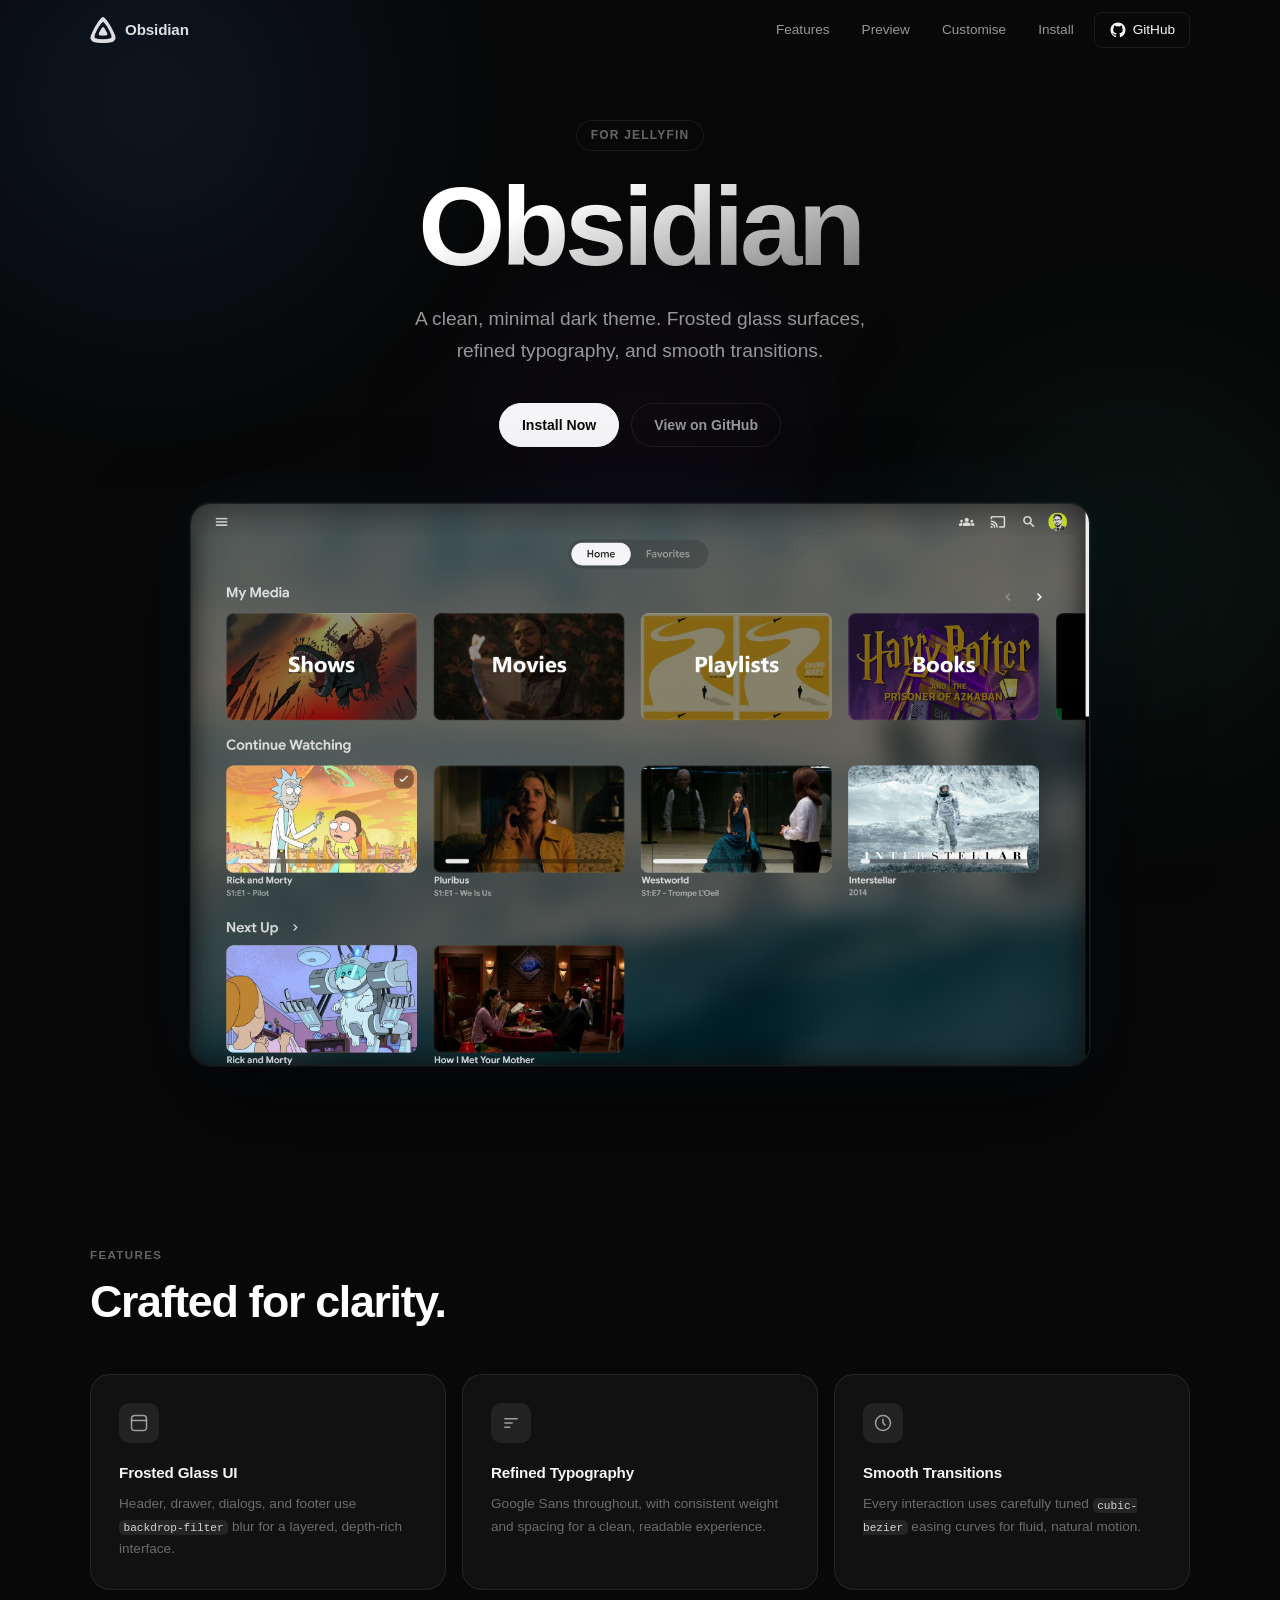
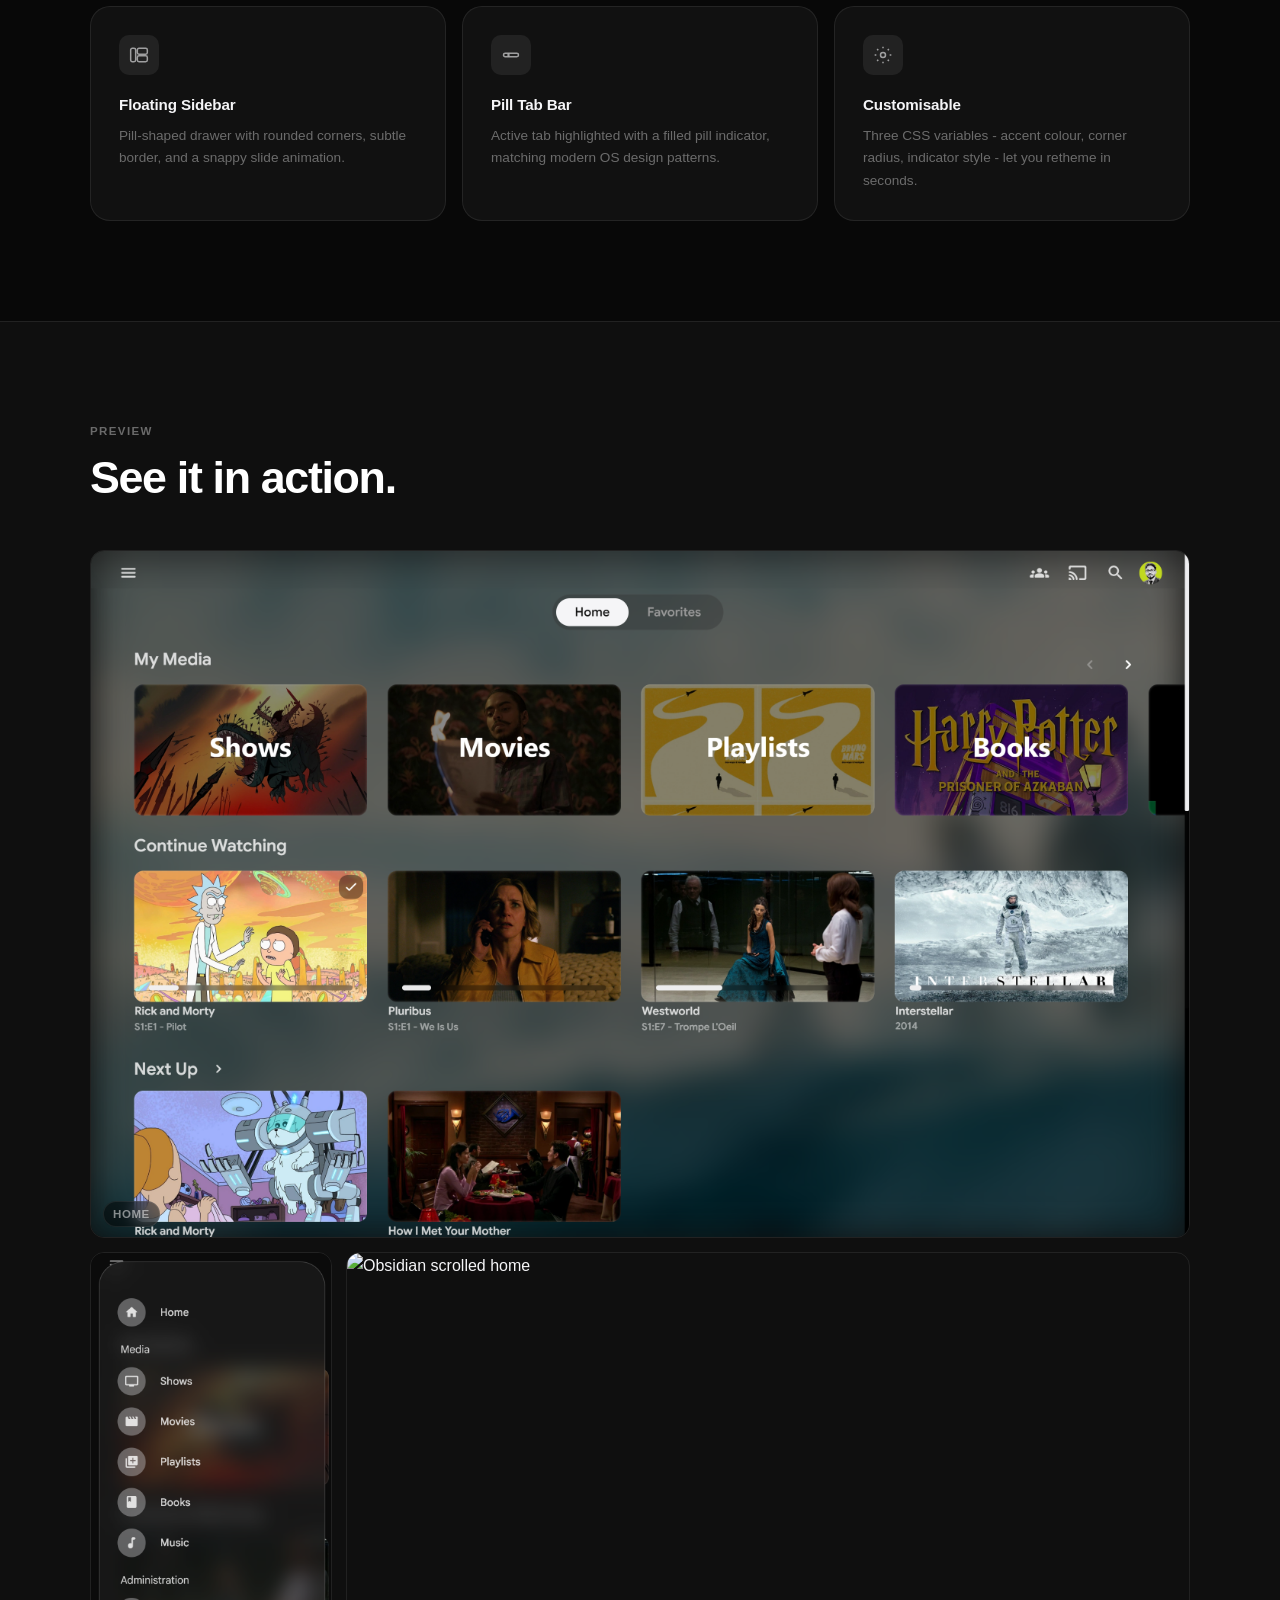
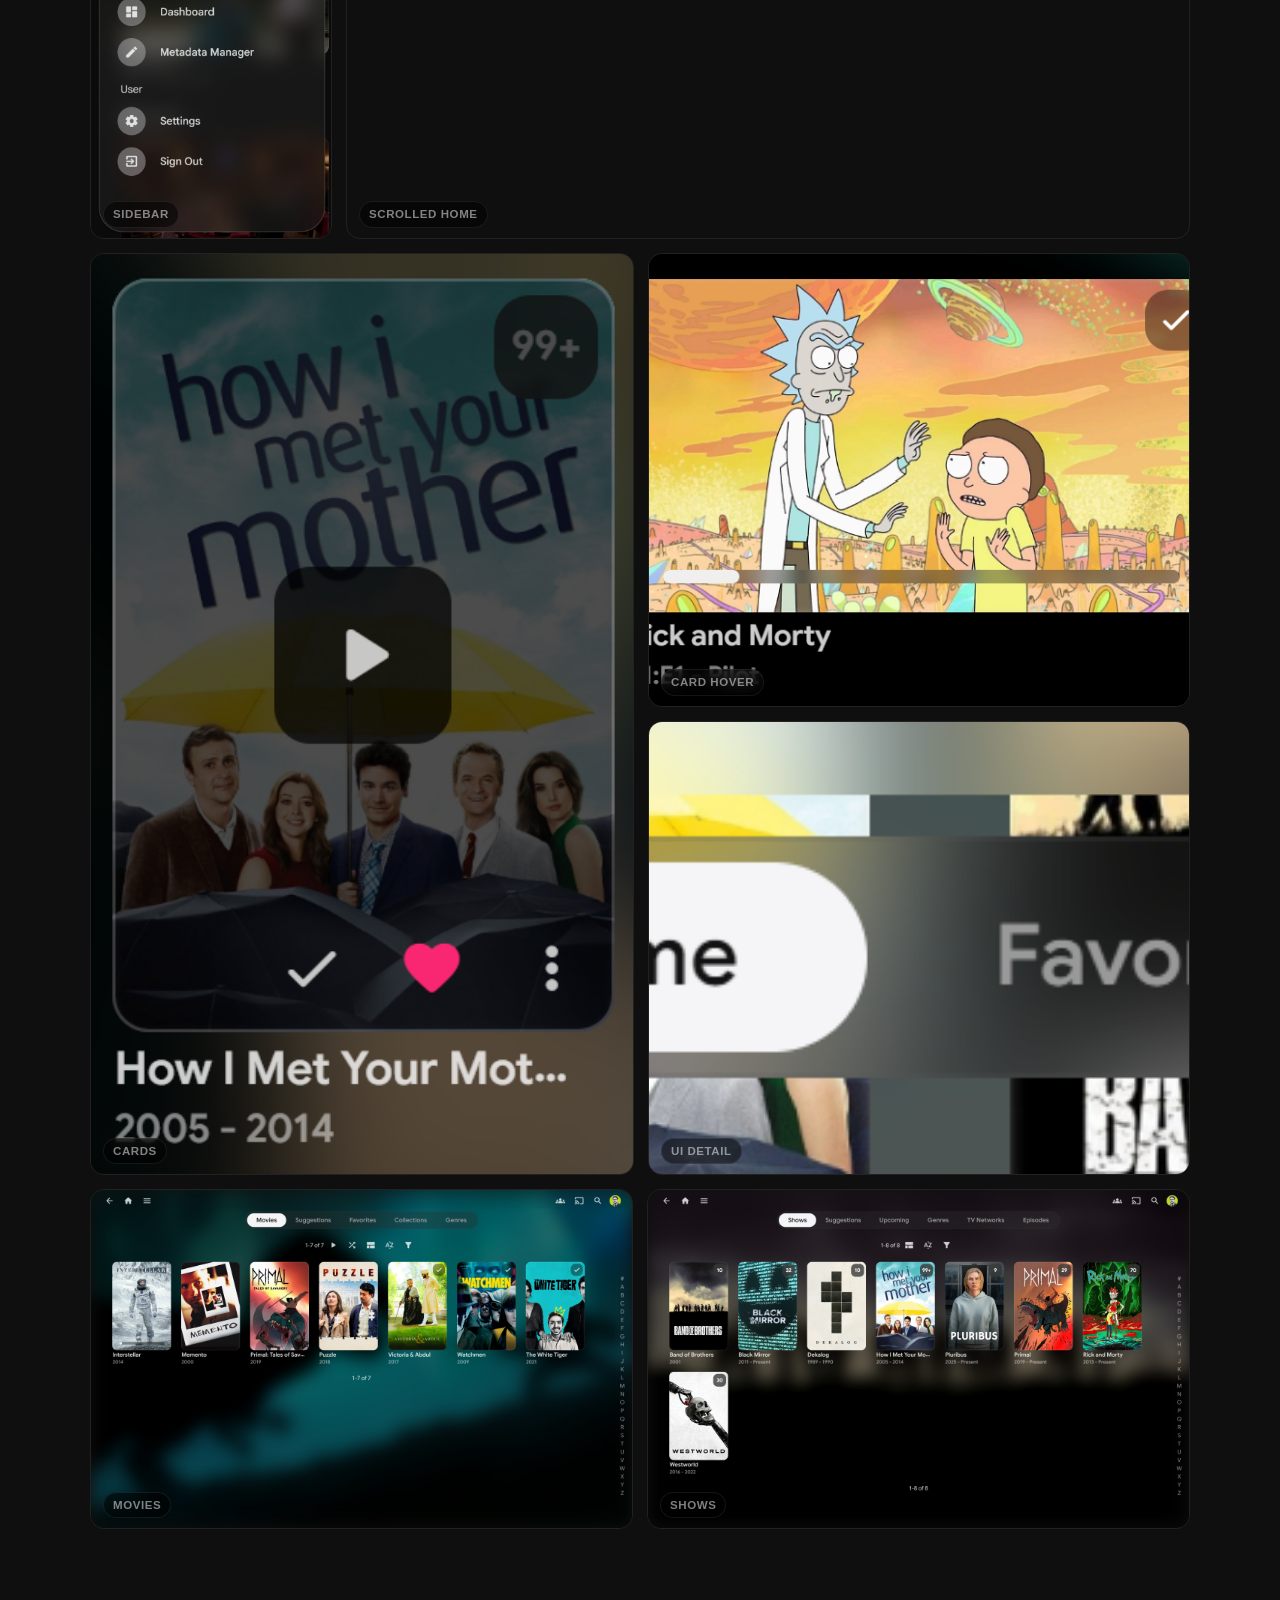
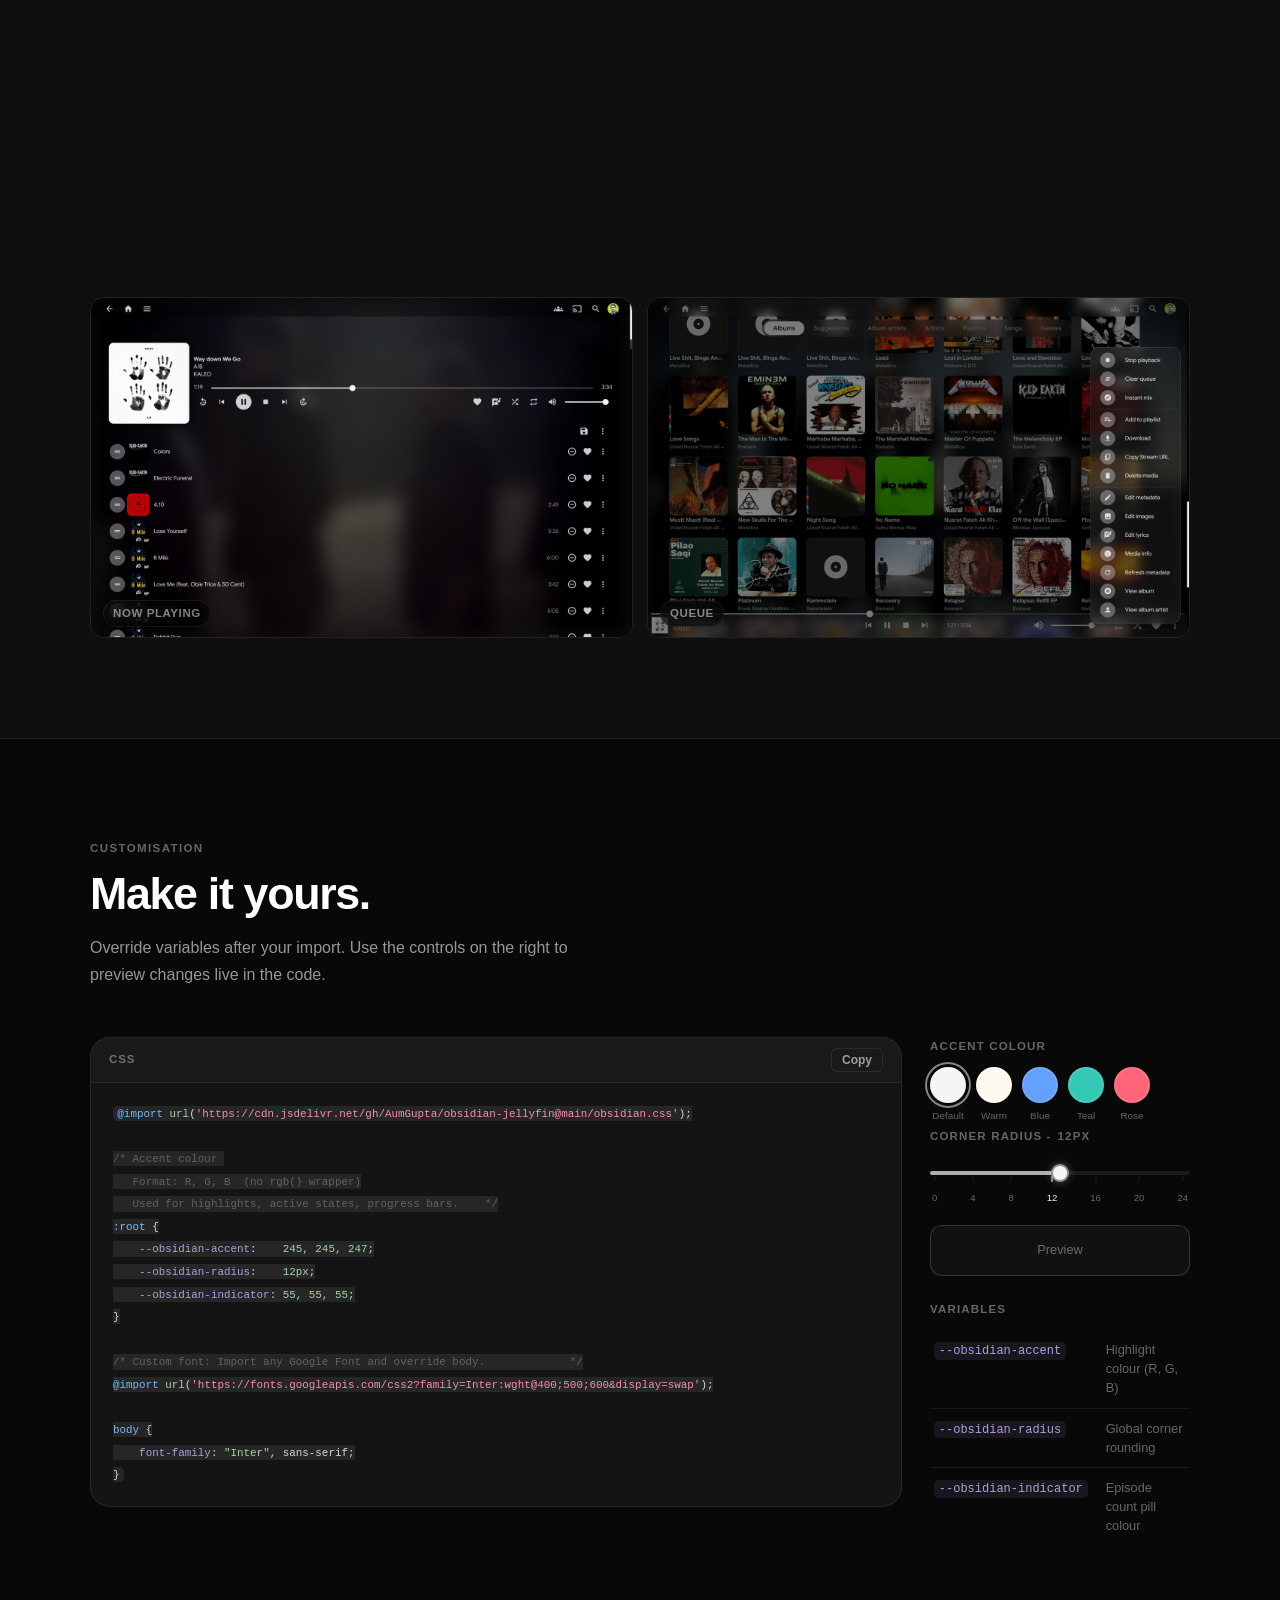
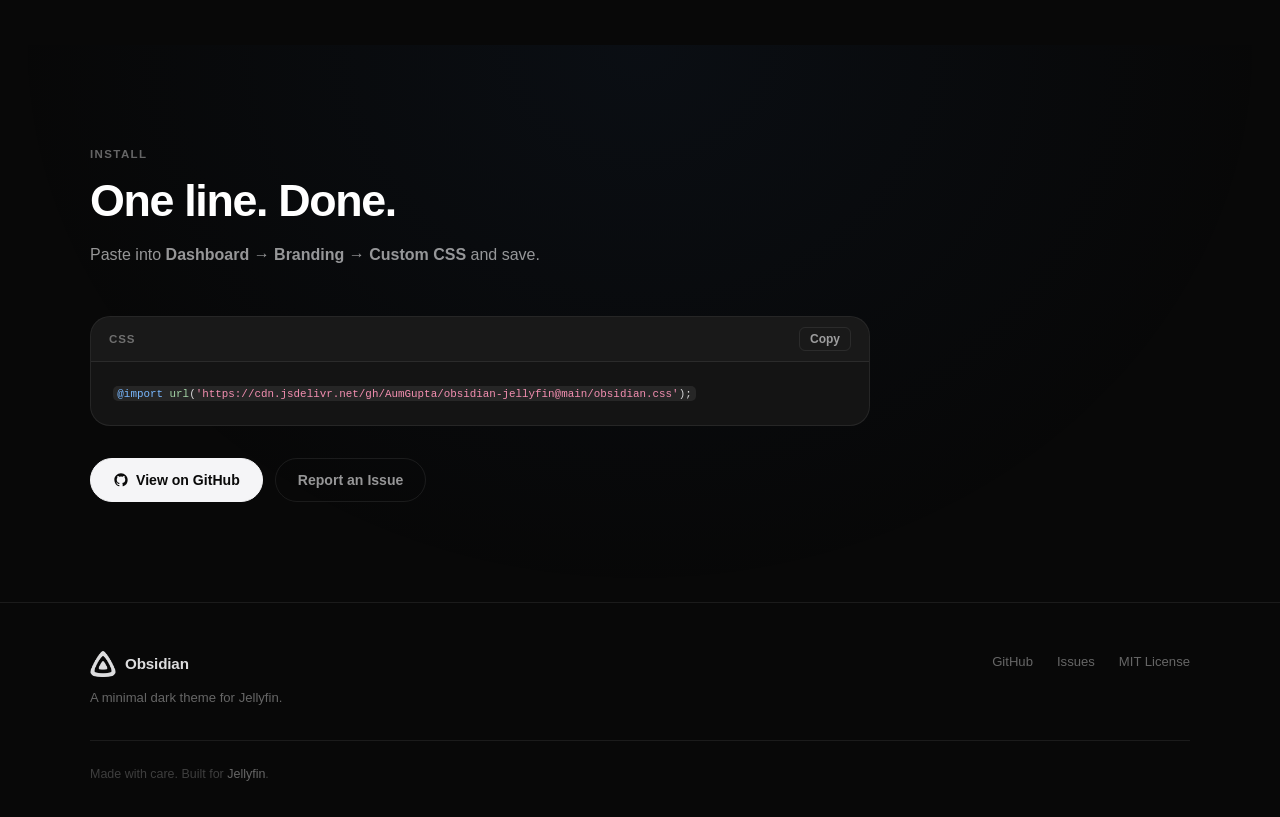
==== docs/index.html @ 261aaeca "Add docs and minor refinements - Implemented scroll behavior for navigation bar with visibility togg" ====
<!DOCTYPE html>
<html lang="en">

<head>
    <meta charset="UTF-8" />
    <meta name="viewport" content="width=device-width, initial-scale=1.0" />

    <!--Primary SEO-->
    <title>Obsidian - Minimal Dark Theme for Jellyfin</title>
    <meta name="description"
        content="Obsidian is a clean, minimal dark theme for Jellyfin. Frosted glass surfaces, Google Sans typography, smooth transitions, and fully customisable CSS variables." />
    <meta name="keywords"
        content="Jellyfin theme, Jellyfin CSS, dark theme, Obsidian, Jellyfin custom CSS, media server theme" />
    <meta name="author" content="AumGupta" />
    <link rel="canonical" href="https://aumgupta.github.io/obsidian-jellyfin/" />

    <!--Open Graph-->
    <meta property="og:type" content="website" />
    <meta property="og:title" content="Obsidian - Minimal Dark Theme for Jellyfin" />
    <meta property="og:description"
        content="A clean, minimal dark theme for Jellyfin. Frosted glass surfaces, refined typography, and smooth transitions." />
    <meta property="og:url" content="https://aumgupta.github.io/obsidian-jellyfin/" />
    <meta property="og:image" content="https://aumgupta.github.io/obsidian-jellyfin/assets/images/1.png" />
    <meta property="og:image:width" content="1400" />
    <meta property="og:image:height" content="875" />
    <meta property="og:site_name" content="Obsidian for Jellyfin" />

    <!--Twitter Card-->
    <meta name="twitter:card" content="summary_large_image" />
    <meta name="twitter:title" content="Obsidian - Minimal Dark Theme for Jellyfin" />
    <meta name="twitter:description"
        content="A clean, minimal dark theme for Jellyfin. Frosted glass surfaces, refined typography, and smooth transitions." />
    <meta name="twitter:image" content="https://aumgupta.github.io/obsidian-jellyfin/assets/images/1.png" />

    <!--Favicon & manifest-->
    <link rel="icon" type="image/png" sizes="32x32" href="assets/favicon/favicon-32x32.png" />
    <link rel="icon" type="image/png" sizes="16x16" href="assets/favicon/favicon-16x16.png" />
    <link rel="apple-touch-icon" sizes="180x180" href="assets/favicon/apple-touch-icon.png" />
    <link rel="manifest" href="site.webmanifest" />
    <meta name="theme-color" content="#080808" />

    <!--Styles & fonts-->
    <link rel="stylesheet" href="style.css" />
    <link rel="preconnect" href="https://fonts.googleapis.com" />
    <link rel="preconnect" href="https://fonts.gstatic.com" crossorigin />
    <link
        href="https://fonts.googleapis.com/css2?family=Google+Sans:ital,opsz,wght@0,17..18,400..700;1,17..18,400..700&display=swap"
        rel="stylesheet" />

    <!--Structured data-->
    <script type="application/ld+json">
  {
    "@context": "https://schema.org",
    "@type": "SoftwareApplication",
    "name": "Obsidian for Jellyfin",
    "description": "A clean, minimal dark theme for Jellyfin with frosted glass surfaces, refined typography, and smooth transitions.",
    "url": "https://aumgupta.github.io/obsidian-jellyfin/",
    "author": { "@type": "Person", "name": "AumGupta" },
    "license": "https://github.com/AumGupta/obsidian-jellyfin/blob/main/LICENSE",
    "applicationCategory": "DesignApplication",
    "operatingSystem": "Web"
  }
  </script>
</head>

<body>

    <!--Ambient background orbs-->
    <div class="bg-orb orb-1" aria-hidden="true"></div>
    <div class="bg-orb orb-2" aria-hidden="true"></div>
    <div class="bg-orb orb-3" aria-hidden="true"></div>

    <!--NAV-->
    <nav class="nav" id="nav" role="navigation" aria-label="Main navigation">
        <div class="nav-inner">
            <a href="#" class="nav-logo" aria-label="Obsidian home">
                <img src="assets/favicon/apple-touch-icon.png" alt="Obsidian logo" class="nav-icon" width="26"
                    height="26" />
                <span>Obsidian</span>
            </a>
            <div class="nav-links">
                <a href="#features">Features</a>
                <a href="#preview">Preview</a>
                <a href="#customise">Customise</a>
                <a href="#install">Install</a>
                <a href="https://github.com/AumGupta/obsidian-jellyfin" target="_blank" rel="noopener noreferrer"
                    class="nav-github" aria-label="View on GitHub">
                    <svg width="18" height="18" viewBox="0 0 24 24" fill="currentColor" aria-hidden="true">
                        <path
                            d="M12 2C6.477 2 2 6.484 2 12.017c0 4.425 2.865 8.18 6.839 9.504.5.092.682-.217.682-.483 0-.237-.008-.868-.013-1.703-2.782.605-3.369-1.343-3.369-1.343-.454-1.158-1.11-1.466-1.11-1.466-.908-.62.069-.608.069-.608 1.003.07 1.531 1.032 1.531 1.032.892 1.53 2.341 1.088 2.91.832.092-.647.35-1.088.636-1.338-2.22-.253-4.555-1.113-4.555-4.951 0-1.093.39-1.988 1.029-2.688-.103-.253-.446-1.272.098-2.65 0 0 .84-.27 2.75 1.026A9.564 9.564 0 0 1 12 6.844a9.59 9.59 0 0 1 2.504.337c1.909-1.296 2.747-1.027 2.747-1.027.546 1.379.202 2.398.1 2.651.64.7 1.028 1.595 1.028 2.688 0 3.848-2.339 4.695-4.566 4.943.359.309.678.92.678 1.855 0 1.338-.012 2.419-.012 2.747 0 .268.18.58.688.482A10.02 10.02 0 0 0 22 12.017C22 6.484 17.522 2 12 2z" />
                    </svg>
                    GitHub
                </a>
            </div>
        </div>
    </nav>

    <!--HERO-->
    <section class="hero" id="hero" aria-labelledby="hero-title">
        <div class="hero-content reveal">
            <div class="hero-badge">For Jellyfin</div>
            <h1 class="hero-title" id="hero-title">Obsidian</h1>
            <p class="hero-sub">A clean, minimal dark theme. Frosted glass surfaces,<br>refined typography, and smooth
                transitions.</p>
            <div class="hero-actions">
                <a href="#install" class="btn btn-primary">Install Now</a>
                <a href="https://github.com/AumGupta/obsidian-jellyfin" target="_blank" rel="noopener noreferrer"
                    class="btn btn-ghost">View on GitHub</a>
            </div>
        </div>
        <div class="hero-image reveal reveal-delay">
            <div class="screenshot-frame">
                <img src="assets/images/1.png"
                    alt="Obsidian theme - Jellyfin home screen showing My Media section with frosted glass header"
                    width="900" loading="eager" />
            </div>
        </div>
    </section>

    <!--FEATURES-->
    <section class="section" id="features" aria-labelledby="features-title">
        <div class="section-inner">
            <div class="section-label reveal">Features</div>
            <h2 class="section-title reveal" id="features-title">Crafted for clarity.</h2>
            <div class="features-grid" role="list">

                <article class="feature-card reveal" role="listitem">
                    <div class="feature-icon" aria-hidden="true">
                        <svg width="20" height="20" viewBox="0 0 24 24" fill="none" stroke="currentColor"
                            stroke-width="1.8">
                            <rect x="3" y="3" width="18" height="18" rx="4" />
                            <path d="M3 9h18" />
                        </svg>
                    </div>
                    <h3>Frosted Glass UI</h3>
                    <p>Header, drawer, dialogs, and footer use <code>backdrop-filter</code> blur for a layered,
                        depth-rich interface.</p>
                </article>

                <article class="feature-card reveal" role="listitem">
                    <div class="feature-icon" aria-hidden="true">
                        <svg width="20" height="20" viewBox="0 0 24 24" fill="none" stroke="currentColor"
                            stroke-width="1.8">
                            <path d="M4 7h16M4 12h10M4 17h7" />
                        </svg>
                    </div>
                    <h3>Refined Typography</h3>
                    <p>Google Sans throughout, with consistent weight and spacing for a clean, readable experience.</p>
                </article>

                <article class="feature-card reveal" role="listitem">
                    <div class="feature-icon" aria-hidden="true">
                        <svg width="20" height="20" viewBox="0 0 24 24" fill="none" stroke="currentColor"
                            stroke-width="1.8">
                            <circle cx="12" cy="12" r="9" />
                            <path d="M12 7v5l3 3" />
                        </svg>
                    </div>
                    <h3>Smooth Transitions</h3>
                    <p>Every interaction uses carefully tuned <code>cubic-bezier</code> easing curves for fluid, natural
                        motion.</p>
                </article>

                <article class="feature-card reveal" role="listitem">
                    <div class="feature-icon" aria-hidden="true">
                        <svg width="20" height="20" viewBox="0 0 24 24" fill="none" stroke="currentColor"
                            stroke-width="1.8">
                            <rect x="2" y="4" width="6" height="16" rx="2" />
                            <rect x="10" y="4" width="12" height="7" rx="2" />
                            <rect x="10" y="13" width="12" height="7" rx="2" />
                        </svg>
                    </div>
                    <h3>Floating Sidebar</h3>
                    <p>Pill-shaped drawer with rounded corners, subtle border, and a snappy slide animation.</p>
                </article>

                <article class="feature-card reveal" role="listitem">
                    <div class="feature-icon" aria-hidden="true">
                        <svg width="20" height="20" viewBox="0 0 24 24" fill="none" stroke="currentColor"
                            stroke-width="1.8">
                            <rect x="3" y="10" width="18" height="4" rx="2" />
                            <circle cx="9" cy="12" r="1.5" fill="currentColor" stroke="none" />
                        </svg>
                    </div>
                    <h3>Pill Tab Bar</h3>
                    <p>Active tab highlighted with a filled pill indicator, matching modern OS design patterns.</p>
                </article>

                <article class="feature-card reveal" role="listitem">
                    <div class="feature-icon" aria-hidden="true">
                        <svg width="20" height="20" viewBox="0 0 24 24" fill="none" stroke="currentColor"
                            stroke-width="1.8">
                            <circle cx="12" cy="12" r="3" />
                            <path
                                d="M12 2v2M12 20v2M2 12h2M20 12h2M4.93 4.93l1.41 1.41M17.66 17.66l1.41 1.41M4.93 19.07l1.41-1.41M17.66 6.34l1.41-1.41" />
                        </svg>
                    </div>
                    <h3>Customisable</h3>
                    <p>Three CSS variables - accent colour, corner radius, indicator style - let you retheme in seconds.
                    </p>
                </article>

            </div>
        </div>
    </section>

    <!--PREVIEW-->
    <section class="section section-dark" id="preview" aria-labelledby="preview-title">
        <div class="section-inner">
            <div class="section-label reveal">Preview</div>
            <h2 class="section-title reveal" id="preview-title">See it in action.</h2>
            <div class="preview-grid">

                <div class="preview-item preview-full reveal">
                    <img src="assets/images/1.png" alt="Obsidian theme home screen" loading="lazy" />
                    <span class="preview-caption">Home</span>
                </div>

                <div class="preview-row reveal">
                    <div class="preview-item preview-sidebar">
                        <img src="assets/images/2.png" alt="Obsidian sidebar navigation" loading="lazy" />
                        <span class="preview-caption">Sidebar</span>
                    </div>
                    <div class="preview-item preview-stretch">
                        <img src="assets/images/3.png" alt="Obsidian scrolled home" loading="lazy" />
                        <span class="preview-caption">Scrolled Home</span>
                    </div>
                </div>

                <div class="preview-row reveal">
                    <div class="preview-item preview-stretch">
                        <img src="assets/images/5.png" alt="Obsidian card layout" loading="lazy" />
                        <span class="preview-caption">Cards</span>
                    </div>
                    <div class="preview-col">
                        <div class="preview-item">
                            <img src="assets/images/4.png" alt="Obsidian card hover state" loading="lazy" />
                            <span class="preview-caption">Card Hover</span>
                        </div>
                        <div class="preview-item">
                            <img src="assets/images/6.png" alt="Obsidian UI detail" loading="lazy" />
                            <span class="preview-caption">UI Detail</span>
                        </div>
                    </div>
                </div>

                <div class="preview-row reveal">
                    <div class="preview-item preview-half">
                        <img src="assets/images/movies-1.png" alt="Obsidian movies library" loading="lazy" />
                        <span class="preview-caption">Movies</span>
                    </div>
                    <div class="preview-item preview-half">
                        <img src="assets/images/shows-1.png" alt="Obsidian shows library" loading="lazy" />
                        <span class="preview-caption">Shows</span>
                    </div>
                </div>

                <div class="preview-row reveal">
                    <div class="preview-item preview-half">
                        <img src="assets/images/music1.png" alt="Obsidian music suggestions" loading="lazy" />
                        <span class="preview-caption">Music</span>
                    </div>
                    <div class="preview-item preview-half">
                        <img src="assets/images/music2.png" alt="Obsidian music albums grid" loading="lazy" />
                        <span class="preview-caption">Music Albums</span>
                    </div>
                </div>
                <div class="preview-row reveal">
                    <div class="preview-item preview-half">
                        <img src="assets/images/music3.png" alt="Obsidian now playing screen" loading="lazy" />
                        <span class="preview-caption">Now Playing</span>
                    </div>
                    <div class="preview-item preview-half">
                        <img src="assets/images/music4.png" alt="Obsidian music queue" loading="lazy" />
                        <span class="preview-caption">Queue</span>
                    </div>
                </div>

            </div>
        </div>
    </section>

    <!--CUSTOMISATION-->
    <section class="section" id="customise" aria-labelledby="customise-title">
        <div class="section-inner">
            <div class="section-label reveal">Customisation</div>
            <h2 class="section-title reveal" id="customise-title">Make it yours.</h2>
            <p class="section-desc reveal">Override variables after your import. Use the controls on the right to
                preview changes live in the code.</p>

            <div class="customise-layout reveal">

                <!--Left: code block-->
                <div class="customise-code">
                    <div class="code-block" style="max-width:100%;margin-bottom:0;">
                        <div class="code-header">
                            <span class="code-lang">css</span>
                            <button class="copy-btn" data-target="custom-code">Copy</button>
                        </div>
                        <pre id="custom-code"><code><span class="prop">@import</span> <span class="val">url</span>(<span class="str">'https://cdn.jsdelivr.net/gh/AumGupta/obsidian-jellyfin@main/obsidian.css'</span>);

<span class="c">/* Accent colour 
   Format: R, G, B  (no rgb() wrapper)
   Used for highlights, active states, progress bars.    */</span>
<span class="sel">:root</span> {
    <span class="var">--obsidian-accent</span>:    <span class="val accent-val">245, 245, 247</span>;
    <span class="var">--obsidian-radius</span>:    <span class="val radius-val">12px</span>;
    <span class="var">--obsidian-indicator</span>: <span class="val">55, 55, 55</span>;
}

<span class="c">/* Custom font: Import any Google Font and override body.             */</span>
<span class="prop">@import</span> <span class="val">url</span>(<span class="str">'https://fonts.googleapis.com/css2?family=Inter:wght@400;500;600&display=swap'</span>);

<span class="sel">body</span> {
    <span class="var">font-family</span>: <span class="val">"Inter"</span>, sans-serif;
}</code></pre>
                    </div>
                </div>

                <!--Right: swatches + radius slider + variable table-->
                <div class="customise-sidebar">

                    <div class="customise-block">
                        <p class="customise-block-label">Accent colour</p>
                        <div class="accent-swatches">
                            <button class="swatch active" style="--c: 245,245,247" data-val="245, 245, 247"
                                data-label="Default" aria-label="Default accent colour" aria-pressed="true"></button>
                            <button class="swatch" style="--c: 255,250,240" data-val="255, 250, 240" data-label="Warm"
                                aria-label="Warm accent colour" aria-pressed="false"></button>
                            <button class="swatch" style="--c: 100,160,255" data-val="100, 160, 255" data-label="Blue"
                                aria-label="Blue accent colour" aria-pressed="false"></button>
                            <button class="swatch" style="--c: 50,200,180" data-val="50, 200, 180" data-label="Teal"
                                aria-label="Teal accent colour" aria-pressed="false"></button>
                            <button class="swatch" style="--c: 255,100,120" data-val="255, 100, 120" data-label="Rose"
                                aria-label="Rose accent colour" aria-pressed="false"></button>
                        </div>
                    </div>

                    <div class="customise-block">
                        <p class="customise-block-label">Corner radius - <span class="radius-display">12px</span></p>
                        <div class="radius-slider-wrap">
                            <input type="range" id="radius-slider" class="radius-slider" min="0" max="24" step="1"
                                value="12" aria-label="Corner radius" aria-valuemin="0" aria-valuemax="24"
                                aria-valuenow="12" />
                            <div class="radius-stops" aria-hidden="true">
                                <span data-val="0">0</span>
                                <span data-val="4">4</span>
                                <span data-val="8">8</span>
                                <span data-val="12">12</span>
                                <span data-val="16">16</span>
                                <span data-val="20">20</span>
                                <span data-val="24">24</span>
                            </div>
                        </div>
                        <div class="radius-preview-row">
                            <div class="radius-preview-card" id="radius-preview-card">
                                <span>Preview</span>
                            </div>
                        </div>
                    </div>

                    <div class="customise-block">
                        <p class="customise-block-label">Variables</p>
                        <table class="var-table">
                            <tbody>
                                <tr>
                                    <td class="var-name"><code>--obsidian-accent</code></td>
                                    <td class="var-desc">Highlight colour (R, G, B)</td>
                                </tr>
                                <tr>
                                    <td class="var-name"><code>--obsidian-radius</code></td>
                                    <td class="var-desc">Global corner rounding</td>
                                </tr>
                                <tr>
                                    <td class="var-name"><code>--obsidian-indicator</code></td>
                                    <td class="var-desc">Episode count pill colour</td>
                                </tr>
                            </tbody>
                        </table>
                    </div>

                </div>
            </div>

        </div>
    </section>

    <!--INSTALL-->
    <section class="section section-install" id="install" aria-labelledby="install-title">
        <div class="section-inner">
            <div class="section-label reveal">Install</div>
            <h2 class="section-title reveal" id="install-title">One line. Done.</h2>
            <p class="section-desc reveal">Paste into <strong>Dashboard → Branding → Custom CSS</strong> and save.</p>
            <div class="code-block install-code reveal">
                <div class="code-header">
                    <span class="code-lang">css</span>
                    <button class="copy-btn" data-target="install-code">Copy</button>
                </div>
                <pre
                    id="install-code"><code><span class="prop">@import</span> <span class="val">url</span>(<span class="str">'https://cdn.jsdelivr.net/gh/AumGupta/obsidian-jellyfin@main/obsidian.css'</span>);</code></pre>
            </div>
            <div class="install-links reveal">
                <a href="https://github.com/AumGupta/obsidian-jellyfin" target="_blank" rel="noopener noreferrer"
                    class="btn btn-primary">
                    <svg width="16" height="16" viewBox="0 0 24 24" fill="currentColor" aria-hidden="true">
                        <path
                            d="M12 2C6.477 2 2 6.484 2 12.017c0 4.425 2.865 8.18 6.839 9.504.5.092.682-.217.682-.483 0-.237-.008-.868-.013-1.703-2.782.605-3.369-1.343-3.369-1.343-.454-1.158-1.11-1.466-1.11-1.466-.908-.62.069-.608.069-.608 1.003.07 1.531 1.032 1.531 1.032.892 1.53 2.341 1.088 2.91.832.092-.647.35-1.088.636-1.338-2.22-.253-4.555-1.113-4.555-4.951 0-1.093.39-1.988 1.029-2.688-.103-.253-.446-1.272.098-2.65 0 0 .84-.27 2.75 1.026A9.564 9.564 0 0 1 12 6.844a9.59 9.59 0 0 1 2.504.337c1.909-1.296 2.747-1.027 2.747-1.027.546 1.379.202 2.398.1 2.651.64.7 1.028 1.595 1.028 2.688 0 3.848-2.339 4.695-4.566 4.943.359.309.678.92.678 1.855 0 1.338-.012 2.419-.012 2.747 0 .268.18.58.688.482A10.02 10.02 0 0 0 22 12.017C22 6.484 17.522 2 12 2z" />
                    </svg>
                    View on GitHub
                </a>
                <a href="https://github.com/AumGupta/obsidian-jellyfin/issues" target="_blank" rel="noopener noreferrer"
                    class="btn btn-ghost">Report an Issue</a>
            </div>
        </div>
    </section>

    <!--FOOTER-->
    <footer class="footer" role="contentinfo">
        <div class="footer-inner">
            <div class="footer-left">
                <a href="#" class="nav-logo" aria-label="Obsidian home">
                    <img src="assets/favicon/apple-touch-icon.png" alt="Obsidian logo" class="nav-icon" width="26"
                        height="26" />
                    <span>Obsidian</span>
                </a>
                <p>A minimal dark theme for Jellyfin.</p>
            </div>
            <div class="footer-right">
                <a href="https://github.com/AumGupta/obsidian-jellyfin" target="_blank"
                    rel="noopener noreferrer">GitHub</a>
                <a href="https://github.com/AumGupta/obsidian-jellyfin/issues" target="_blank"
                    rel="noopener noreferrer">Issues</a>
                <a href="https://github.com/AumGupta/obsidian-jellyfin/blob/main/LICENSE" target="_blank"
                    rel="noopener noreferrer">MIT License</a>
            </div>
        </div>
        <div class="footer-bottom">
            <p>Made with care. Built for <a href="https://jellyfin.org" target="_blank"
                    rel="noopener noreferrer">Jellyfin</a>.</p>
        </div>
    </footer>

    <script src="script.js"></script>
</body>

</html>
---- docs/style.css ----
*,
*::before,
*::after {
  box-sizing: border-box;
  margin: 0;
  padding: 0;
}

:root {
  --bg: #080808;
  --bg-2: #0f0f0f;
  --bg-3: #141414;
  --surface: rgba(255, 255, 255, 0.04);
  --border: rgba(255, 255, 255, 0.08);
  --border-hi: rgba(255, 255, 255, 0.16);
  --accent: #f5f5f7;
  --accent-dim: rgba(245, 245, 247, 0.6);
  --muted: rgba(255, 255, 255, 0.38);
  --radius: 14px;
  --radius-lg: 20px;
  --font: "Google Sans", -apple-system, sans-serif;
  --ease: cubic-bezier(0.25, 0.46, 0.45, 0.94);
  --transition: 0.3s cubic-bezier(0.25, 0.46, 0.45, 0.94);
}

html {
  scroll-behavior: smooth;
}

body {
  font-family: var(--font);
  background: var(--bg);
  color: var(--accent);
  line-height: 1.6;
  overflow-x: hidden;
  -webkit-font-smoothing: antialiased;
}

a {
  color: inherit;
  text-decoration: none;
}

code {
  font-family: "SF Mono", "Fira Code", monospace;
  font-size: 0.82em;
  background: rgba(255, 255, 255, 0.08);
  padding: 0.15em 0.4em;
  border-radius: 5px;
  color: rgba(245, 245, 247, 0.85);
}

.bg-orb {
  position: fixed;
  border-radius: 50%;
  filter: blur(100px);
  pointer-events: none;
  z-index: 0;
  opacity: 0.18;
}

.orb-1 {
  width: 600px;
  height: 600px;
  background: radial-gradient(circle, #3a7bd5, transparent 70%);
  top: -200px;
  left: -150px;
  animation: drift 18s ease-in-out infinite alternate;
}

.orb-2 {
  width: 500px;
  height: 500px;
  background: radial-gradient(circle, #1a8a6f, transparent 70%);
  bottom: 10%;
  right: -100px;
  animation: drift 22s ease-in-out infinite alternate-reverse;
}

.orb-3 {
  width: 350px;
  height: 350px;
  background: radial-gradient(circle, #5a2d8a, transparent 70%);
  top: 50%;
  left: 50%;
  transform: translate(-50%, -50%);
  animation: drift 28s ease-in-out infinite alternate;
}

@keyframes drift {
  from {
    transform: translate(0, 0);
  }

  to {
    transform: translate(40px, 30px);
  }
}

.nav {
  position: fixed;
  top: 0;
  left: 0;
  right: 0;
  z-index: 100;
  padding: 0 24px;
  transition: background var(--transition), border-color var(--transition);
  border-bottom: 1px solid transparent;
}

.nav.scrolled {
  background: rgba(8, 8, 8, 0.75);
  backdrop-filter: blur(20px);
  -webkit-backdrop-filter: blur(20px);
  border-bottom-color: var(--border);
}

.nav-inner {
  max-width: 1100px;
  margin: 0 auto;
  height: 60px;
  display: flex;
  align-items: center;
  justify-content: space-between;
}

.nav-logo {
  display: flex;
  align-items: center;
  gap: 9px;
  font-weight: 600;
  font-size: 0.95rem;
  letter-spacing: -0.01em;
  opacity: 0.9;
  transition: opacity var(--transition);
}

.nav-logo:hover {
  opacity: 1;
}

.nav-icon {
  width: 26px;
  height: 26px;
  border-radius: 7px;
}

.nav-links {
  display: flex;
  align-items: center;
  gap: 8px;
}

.nav-links a {
  font-size: 0.85rem;
  color: var(--accent-dim);
  padding: 6px 12px;
  border-radius: 8px;
  transition: color var(--transition), background var(--transition);
}

.nav-links a:hover {
  color: var(--accent);
  background: var(--surface);
}

.nav-github {
  display: flex !important;
  align-items: center;
  gap: 6px;
  border: 1px solid var(--border) !important;
  color: var(--accent) !important;
  padding: 6px 14px !important;
}

.nav-github:hover {
  border-color: var(--border-hi) !important;
  background: var(--surface) !important;
}


.hero {
  position: relative;
  z-index: 1;
  min-height: 100vh;
  display: flex;
  flex-direction: column;
  align-items: center;
  justify-content: center;
  text-align: center;
  padding: 120px 24px 80px;
  gap: 56px;
}

.hero-badge {
  display: inline-block;
  font-size: 0.75rem;
  font-weight: 600;
  letter-spacing: 0.1em;
  text-transform: uppercase;
  color: var(--muted);
  border: 1px solid var(--border);
  padding: 5px 14px;
  border-radius: 50px;
  margin-bottom: 20px;
}

.hero-title {
  font-size: clamp(3.5rem, 10vw, 7rem);
  font-weight: 700;
  letter-spacing: -0.04em;
  line-height: 1;
  background: linear-gradient(160deg, #ffffff 30%, rgba(255, 255, 255, 0.45) 100%);
  -webkit-background-clip: text;
  -webkit-text-fill-color: transparent;
  background-clip: text;
  margin-bottom: 20px;
}

.hero-sub {
  font-size: clamp(1rem, 2vw, 1.2rem);
  color: var(--accent-dim);
  font-weight: 400;
  line-height: 1.65;
  max-width: 480px;
  margin: 0 auto 36px;
}

.hero-actions {
  display: flex;
  gap: 12px;
  justify-content: center;
  flex-wrap: wrap;
}

.hero-image {
  width: 100%;
  max-width: 900px;
}

.screenshot-frame {
  border-radius: var(--radius-lg);
  overflow: hidden;
  border: 1px solid var(--border);
  box-shadow: 0 0 0 1px rgba(255, 255, 255, 0.04),
    0 40px 100px rgba(0, 0, 0, 0.6),
    0 0 80px rgba(58, 123, 213, 0.08);
  position: relative;
}

.screenshot-frame::before {
  content: '';
  position: absolute;
  inset: 0;
  border-radius: var(--radius-lg);
  background: linear-gradient(160deg, rgba(255, 255, 255, 0.04) 0%, transparent 60%);
  pointer-events: none;
  z-index: 1;
}

.screenshot-frame img {
  width: 100%;
  display: block;
}

.btn {
  display: inline-flex;
  align-items: center;
  gap: 7px;
  font-family: var(--font);
  font-size: 0.88rem;
  font-weight: 600;
  padding: 10px 22px;
  border-radius: 50px;
  border: 1px solid transparent;
  cursor: pointer;
  transition: all var(--transition);
  white-space: nowrap;
}

.btn-primary {
  background: var(--accent);
  color: #0a0a0a;
  border-color: var(--accent);
}

.btn-primary:hover {
  background: rgba(245, 245, 247, 0.88);
  box-shadow: 0 0 24px rgba(245, 245, 247, 0.15);
}

.btn-ghost {
  background: transparent;
  color: var(--accent-dim);
  border-color: var(--border);
}

.btn-ghost:hover {
  color: var(--accent);
  border-color: var(--border-hi);
  background: var(--surface);
}

.section {
  position: relative;
  z-index: 1;
  padding: 100px 24px;
}

.section-dark {
  background: var(--bg-2);
  border-top: 1px solid var(--border);
  border-bottom: 1px solid var(--border);
}

.section-install {
  background: radial-gradient(ellipse at 50% 0%, rgba(58, 123, 213, 0.06) 0%, transparent 70%);
}

.section-inner {
  max-width: 1100px;
  margin: 0 auto;
}

.section-label {
  font-size: 0.72rem;
  font-weight: 600;
  letter-spacing: 0.12em;
  text-transform: uppercase;
  color: var(--muted);
  margin-bottom: 12px;
}

.section-title {
  font-size: clamp(1.8rem, 4vw, 2.8rem);
  font-weight: 700;
  letter-spacing: -0.03em;
  line-height: 1.1;
  margin-bottom: 16px;
  background: linear-gradient(140deg, #ffffff 40%, rgba(255, 255, 255, 0.55) 100%);
  -webkit-background-clip: text;
  -webkit-text-fill-color: transparent;
  background-clip: text;
}

.section-desc {
  font-size: 1rem;
  color: var(--accent-dim);
  max-width: 520px;
  margin-bottom: 48px;
  line-height: 1.7;
}

.features-grid {
  display: grid;
  grid-template-columns: repeat(auto-fill, minmax(290px, 1fr));
  gap: 16px;
  margin-top: 48px;
}

.feature-card {
  background: var(--surface);
  border: 1px solid var(--border);
  border-radius: var(--radius-lg);
  padding: 28px;
  transition: border-color var(--transition), background var(--transition);
}

.feature-card:hover {
  border-color: var(--border-hi);
  background: rgba(255, 255, 255, 0.06);
}

.feature-icon {
  width: 40px;
  height: 40px;
  background: rgba(255, 255, 255, 0.07);
  border-radius: 10px;
  display: flex;
  align-items: center;
  justify-content: center;
  margin-bottom: 18px;
  color: var(--accent-dim);
}

.feature-card h3 {
  font-size: 0.95rem;
  font-weight: 600;
  margin-bottom: 8px;
  letter-spacing: -0.01em;
}

.feature-card p {
  font-size: 0.85rem;
  color: var(--muted);
  line-height: 1.65;
}

.preview-grid {
  display: flex;
  flex-direction: column;
  gap: 14px;
  margin-top: 48px;
}

.preview-row {
  display: flex;
  gap: 14px;
  align-items: stretch;
}

.preview-col {
  display: flex;
  flex-direction: column;
  gap: 14px;
  flex: 1;
}

.preview-col .preview-item {
  flex: 1;
}

.preview-full {
  width: 100%;
}

.preview-sidebar {
  flex: 0 0 auto;
  width: 22%;
}

.preview-stretch {
  flex: 1;
}

.preview-half {
  flex: 1;
}

.preview-item {
  position: relative;
  border-radius: var(--radius);
  overflow: hidden;
  border: 1px solid var(--border);
  cursor: pointer;
  transition: border-color var(--transition), transform var(--transition), box-shadow var(--transition);
}

.preview-item:hover {
  border-color: var(--border-hi);
  transform: translateY(-3px);
  box-shadow: 0 16px 40px rgba(0, 0, 0, 0.4);
}

.preview-item img {
  width: 100%;
  height: 100%;
  display: block;
  object-fit: cover;
}

.preview-caption {
  position: absolute;
  bottom: 10px;
  left: 12px;
  font-size: 0.72rem;
  font-weight: 600;
  letter-spacing: 0.05em;
  text-transform: uppercase;
  color: rgba(255, 255, 255, 0.5);
  background: rgba(0, 0, 0, 0.5);
  backdrop-filter: blur(8px);
  padding: 3px 9px;
  border-radius: 50px;
  border: 1px solid rgba(255, 255, 255, 0.08);
}

.customise-layout {
  display: flex;
  gap: 28px;
  align-items: flex-start;
}

.customise-code {
  flex: 1 1 0;
  min-width: 0;
}

.customise-sidebar {
  flex: 0 0 260px;
  display: flex;
  flex-direction: column;
  gap: 24px;
}

.customise-block-label {
  font-size: 0.72rem;
  font-weight: 600;
  letter-spacing: 0.1em;
  text-transform: uppercase;
  color: var(--muted);
  margin-bottom: 12px;
  display: flex;
  align-items: center;
  gap: 6px;
}

/* Swatches */
.accent-swatches {
  display: flex;
  gap: 10px;
  flex-wrap: wrap;
}

.swatch {
  width: 36px;
  height: 36px;
  border-radius: 50%;
  background: rgb(var(--c));
  border: 2px solid rgba(255, 255, 255, 0.1);
  cursor: pointer;
  position: relative;
  transition: transform var(--transition), box-shadow var(--transition),
    border-color var(--transition), outline var(--transition);
  outline: 2px solid transparent;
  outline-offset: 3px;
}

.swatch:hover {
  transform: scale(1.12);
  border-color: rgba(255, 255, 255, 0.28);
  box-shadow: 0 0 14px rgba(var(--c), 0.45);
}

.swatch.active {
  outline-color: rgba(255, 255, 255, 0.5);
}

.swatch::after {
  content: attr(data-label);
  position: absolute;
  bottom: -20px;
  left: 50%;
  transform: translateX(-50%);
  font-size: 0.62rem;
  color: var(--muted);
  white-space: nowrap;
  font-weight: 500;
}

.radius-slider-wrap {
  position: relative;
  padding-bottom: 28px;
}

.radius-slider {
  -webkit-appearance: none;
  appearance: none;
  width: 100%;
  height: 4px;
  background: var(--border);
  border-radius: 2px;
  outline: none;
  cursor: pointer;
  position: relative;
  z-index: 1;
  transition: background var(--transition);
}

.radius-slider::-webkit-slider-thumb {
  -webkit-appearance: none;
  appearance: none;
  width: 18px;
  height: 18px;
  border-radius: 50%;
  background: var(--accent);
  border: 2px solid rgba(0, 0, 0, 0.4);
  cursor: pointer;
  box-shadow: 0 0 8px rgba(245, 245, 247, 0.3);
  transition: box-shadow var(--transition), transform var(--transition);
}

.radius-slider::-moz-range-thumb {
  width: 18px;
  height: 18px;
  border-radius: 50%;
  background: var(--accent);
  border: 2px solid rgba(0, 0, 0, 0.4);
  cursor: pointer;
  box-shadow: 0 0 8px rgba(245, 245, 247, 0.3);
}

.radius-slider:hover::-webkit-slider-thumb {
  box-shadow: 0 0 14px rgba(245, 245, 247, 0.5);
  transform: scale(1.1);
}

.radius-slider::-webkit-slider-runnable-track {
  border-radius: 2px;
}

.radius-slider::-moz-range-track {
  height: 4px;
  border-radius: 2px;
  background: var(--border);
}

/* Stop markers */
.radius-stops {
  position: absolute;
  bottom: 6px;
  left: 0;
  right: 0;
  display: flex;
  justify-content: space-between;
  padding: 0 2px;
}

.radius-stops span {
  font-size: 0.6rem;
  color: var(--muted);
  cursor: pointer;
  transition: color var(--transition);
  position: relative;
}

.radius-stops span::before {
  content: '';
  position: absolute;
  top: -14px;
  left: 50%;
  transform: translateX(-50%);
  width: 1px;
  height: 6px;
  background: var(--border);
}

.radius-stops span.active {
  color: var(--accent);
}

.radius-stops span.active::before {
  background: var(--accent);
}

/* Radius preview card */
.radius-preview-row {
  margin-top: 14px;
}

.radius-preview-card {
  background: var(--surface);
  border: 1px solid var(--border-hi);
  border-radius: 12px;
  padding: 14px 18px;
  font-size: 0.8rem;
  color: var(--muted);
  text-align: center;
  transition: border-radius 0.2s var(--ease);
}

/* Variable table */
.var-table {
  width: 100%;
  border-collapse: collapse;
  font-size: 0.8rem;
}

.var-table tr {
  border-bottom: 1px solid var(--border);
}

.var-table tr:last-child {
  border-bottom: none;
}

.var-table td {
  padding: 10px 4px;
  vertical-align: top;
}

.var-name {
  white-space: nowrap;
  padding-right: 14px !important;
}

.var-name code {
  font-size: 0.75rem;
  color: #b39ddb;
  background: rgba(179, 157, 219, 0.1);
}

.var-desc {
  color: var(--muted);
  line-height: 1.5;
}

.code-block {
  background: var(--bg-3);
  border: 1px solid var(--border);
  border-radius: var(--radius-lg);
  overflow: hidden;
  margin-bottom: 32px;
  max-width: 680px;
}

.install-code {
  max-width: 780px;
}

.code-header {
  display: flex;
  align-items: center;
  justify-content: space-between;
  padding: 10px 18px;
  border-bottom: 1px solid var(--border);
  background: rgba(255, 255, 255, 0.02);
}

.code-lang {
  font-size: 0.72rem;
  font-weight: 600;
  letter-spacing: 0.08em;
  text-transform: uppercase;
  color: var(--muted);
}

.copy-btn {
  font-family: var(--font);
  font-size: 0.75rem;
  font-weight: 600;
  color: var(--accent-dim);
  background: transparent;
  border: 1px solid var(--border);
  border-radius: 6px;
  padding: 4px 10px;
  cursor: pointer;
  transition: all var(--transition);
}

.copy-btn:hover {
  color: var(--accent);
  border-color: var(--border-hi);
  background: var(--surface);
}

.copy-btn.copied {
  color: #4caf88;
  border-color: rgba(76, 175, 136, 0.3);
}

pre {
  padding: 20px 22px;
  overflow-x: auto;
  font-family: "SF Mono", "Fira Code", monospace;
  font-size: 0.83rem;
  line-height: 1.7;
  color: rgba(245, 245, 247, 0.75);
}

pre .c {
  color: rgba(255, 255, 255, 0.28);
}

pre .sel {
  color: #79b8ff;
}

pre .var {
  color: #b39ddb;
}

pre .val {
  color: #a5d6a7;
  transition: color 0.4s ease;
}

pre .prop {
  color: #79b8ff;
}

pre .str {
  color: #f48fb1;
}

.install-links {
  display: flex;
  gap: 12px;
  flex-wrap: wrap;
  margin-top: 12px;
}

.footer {
  position: relative;
  z-index: 1;
  border-top: 1px solid var(--border);
  padding: 48px 24px 32px;
}

.footer-inner {
  max-width: 1100px;
  margin: 0 auto;
  display: flex;
  align-items: flex-start;
  justify-content: space-between;
  gap: 32px;
  flex-wrap: wrap;
  margin-bottom: 32px;
}

.footer-left .nav-logo {
  margin-bottom: 10px;
}

.footer-left p {
  font-size: 0.82rem;
  color: var(--muted);
}

.footer-right {
  display: flex;
  gap: 24px;
  align-items: center;
  flex-wrap: wrap;
}

.footer-right a {
  font-size: 0.82rem;
  color: var(--muted);
  transition: color var(--transition);
}

.footer-right a:hover {
  color: var(--accent);
}

.footer-bottom {
  max-width: 1100px;
  margin: 0 auto;
  padding-top: 24px;
  border-top: 1px solid var(--border);
}

.footer-bottom p {
  font-size: 0.78rem;
  color: rgba(255, 255, 255, 0.22);
}

.footer-bottom a {
  color: rgba(255, 255, 255, 0.38);
  transition: color var(--transition);
}

.footer-bottom a:hover {
  color: var(--accent-dim);
}

.reveal {
  opacity: 0;
  transform: translateY(22px);
  transition: opacity 0.6s var(--ease), transform 0.6s var(--ease);
}

.reveal.visible {
  opacity: 1;
  transform: translateY(0);
}

.reveal-delay {
  transition-delay: 0.12s;
}

.reveal-delay-2 {
  transition-delay: 0.24s;
}

/*RESPONSIVE*/

@media (max-width: 768px) {
  .nav-links a:not(.nav-github) {
    display: none;
  }

  .hero {
    padding: 100px 20px 60px;
  }

  .preview-row {
    flex-direction: column;
  }

  .preview-sidebar {
    width: 100%;
  }

  .features-grid {
    grid-template-columns: 1fr;
  }

  .customise-layout {
    flex-direction: column;
  }

  .customise-sidebar {
    flex: none;
    width: 100%;
  }

  .footer-inner {
    flex-direction: column;
    gap: 24px;
  }
}

@media (max-width: 480px) {
  .hero-actions {
    flex-direction: column;
    align-items: center;
  }

  .install-links {
    flex-direction: column;
  }
}
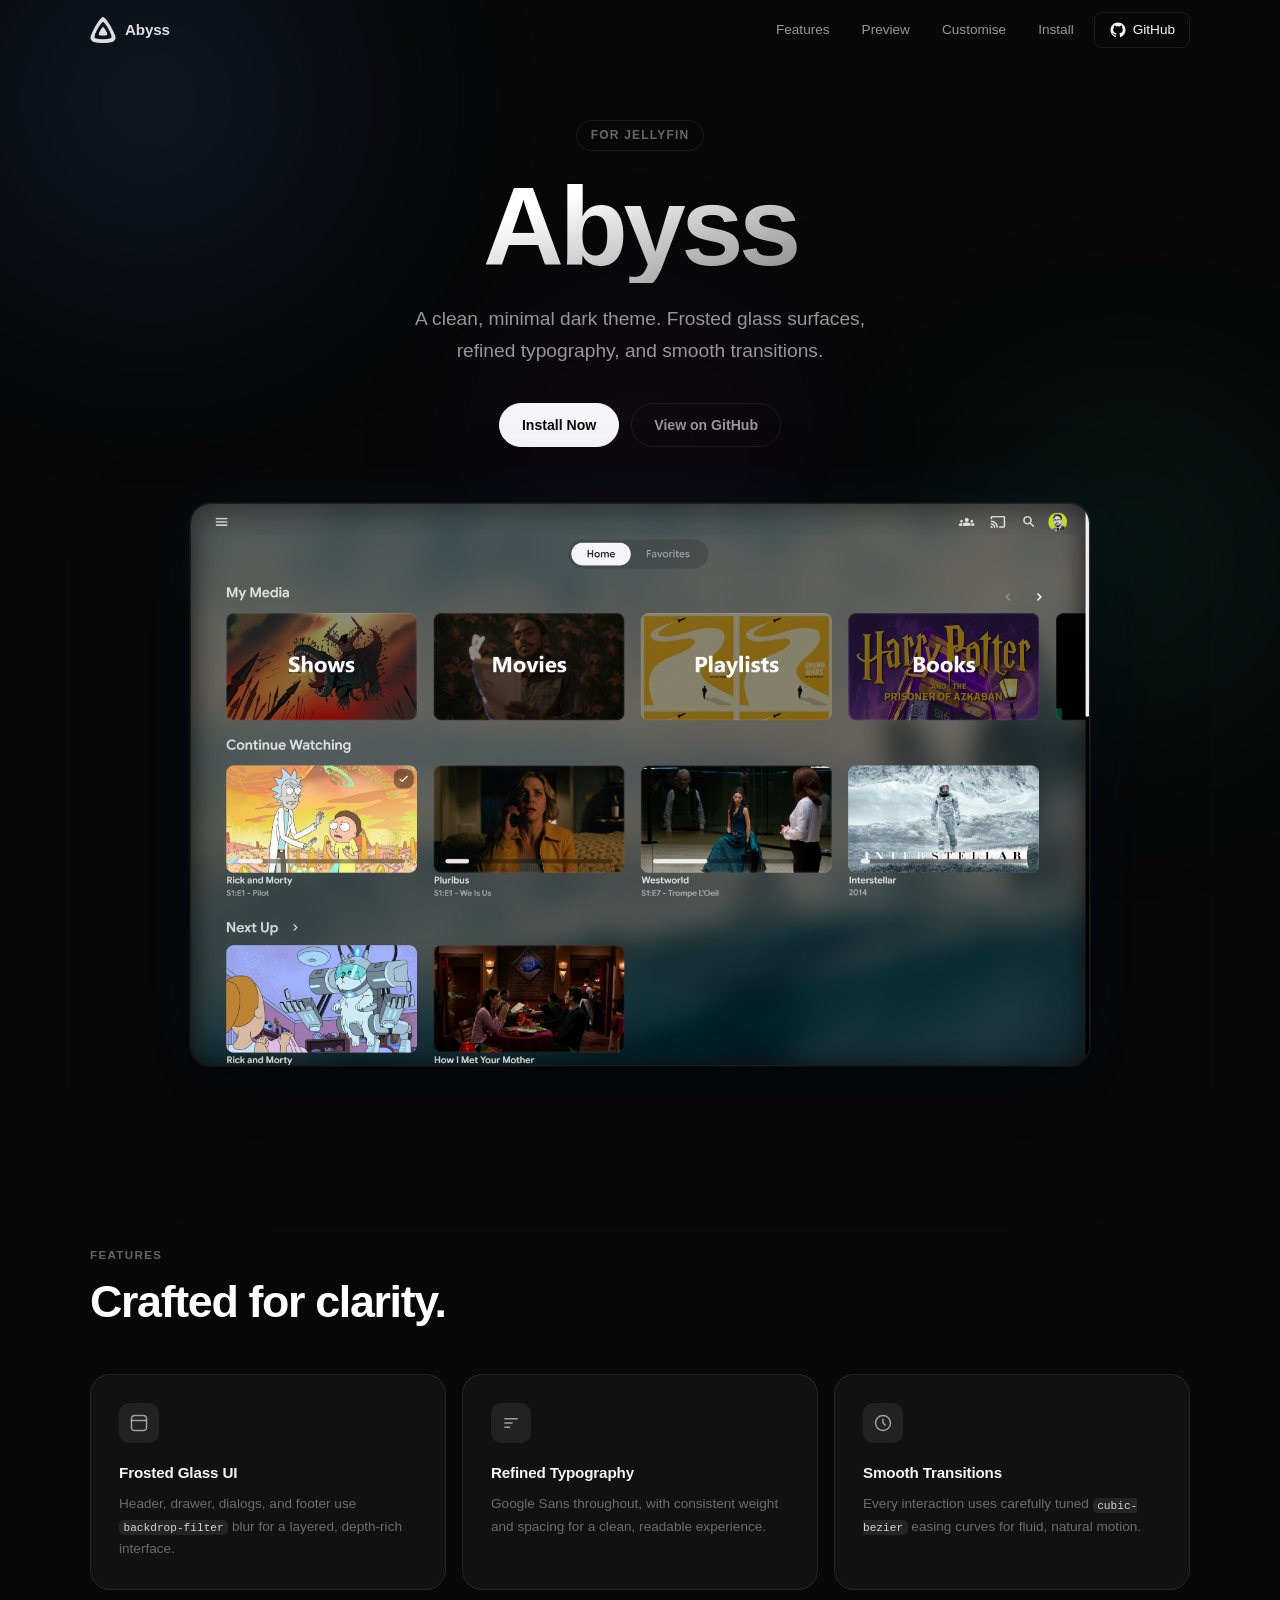
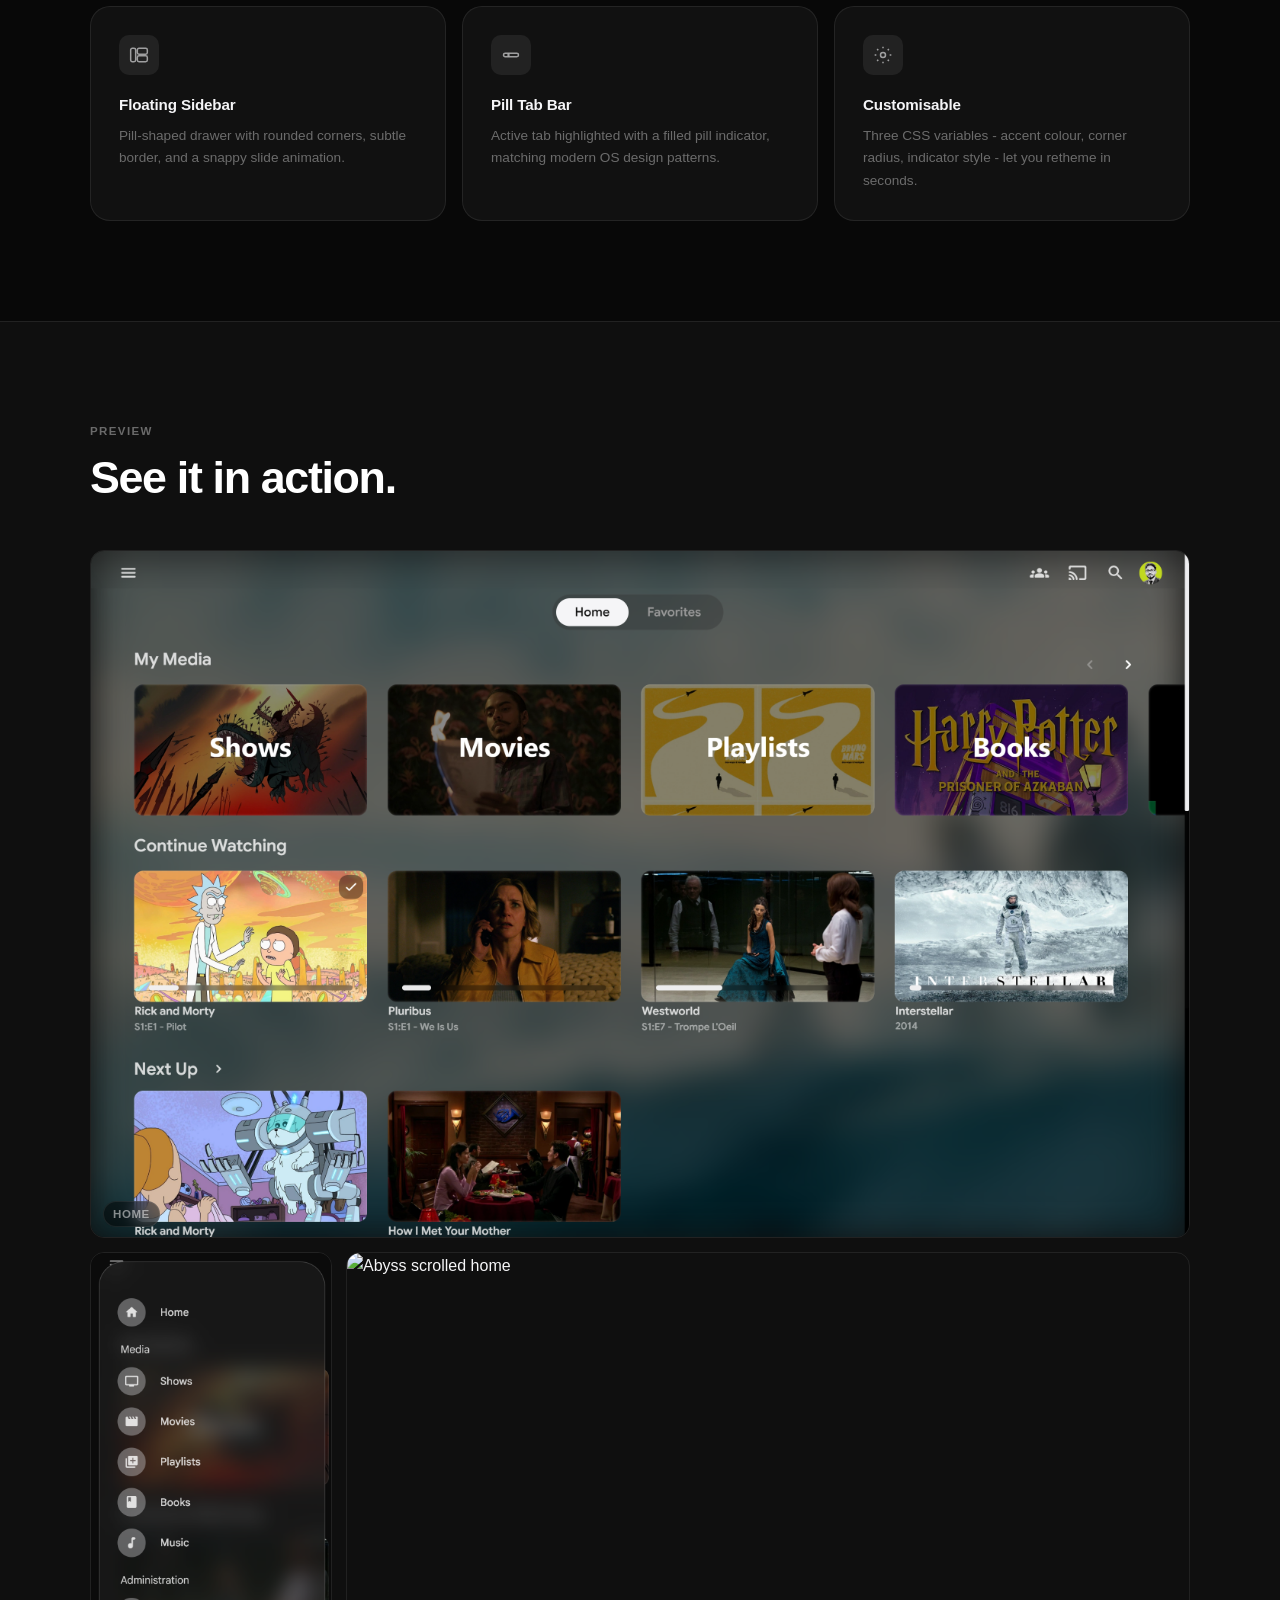
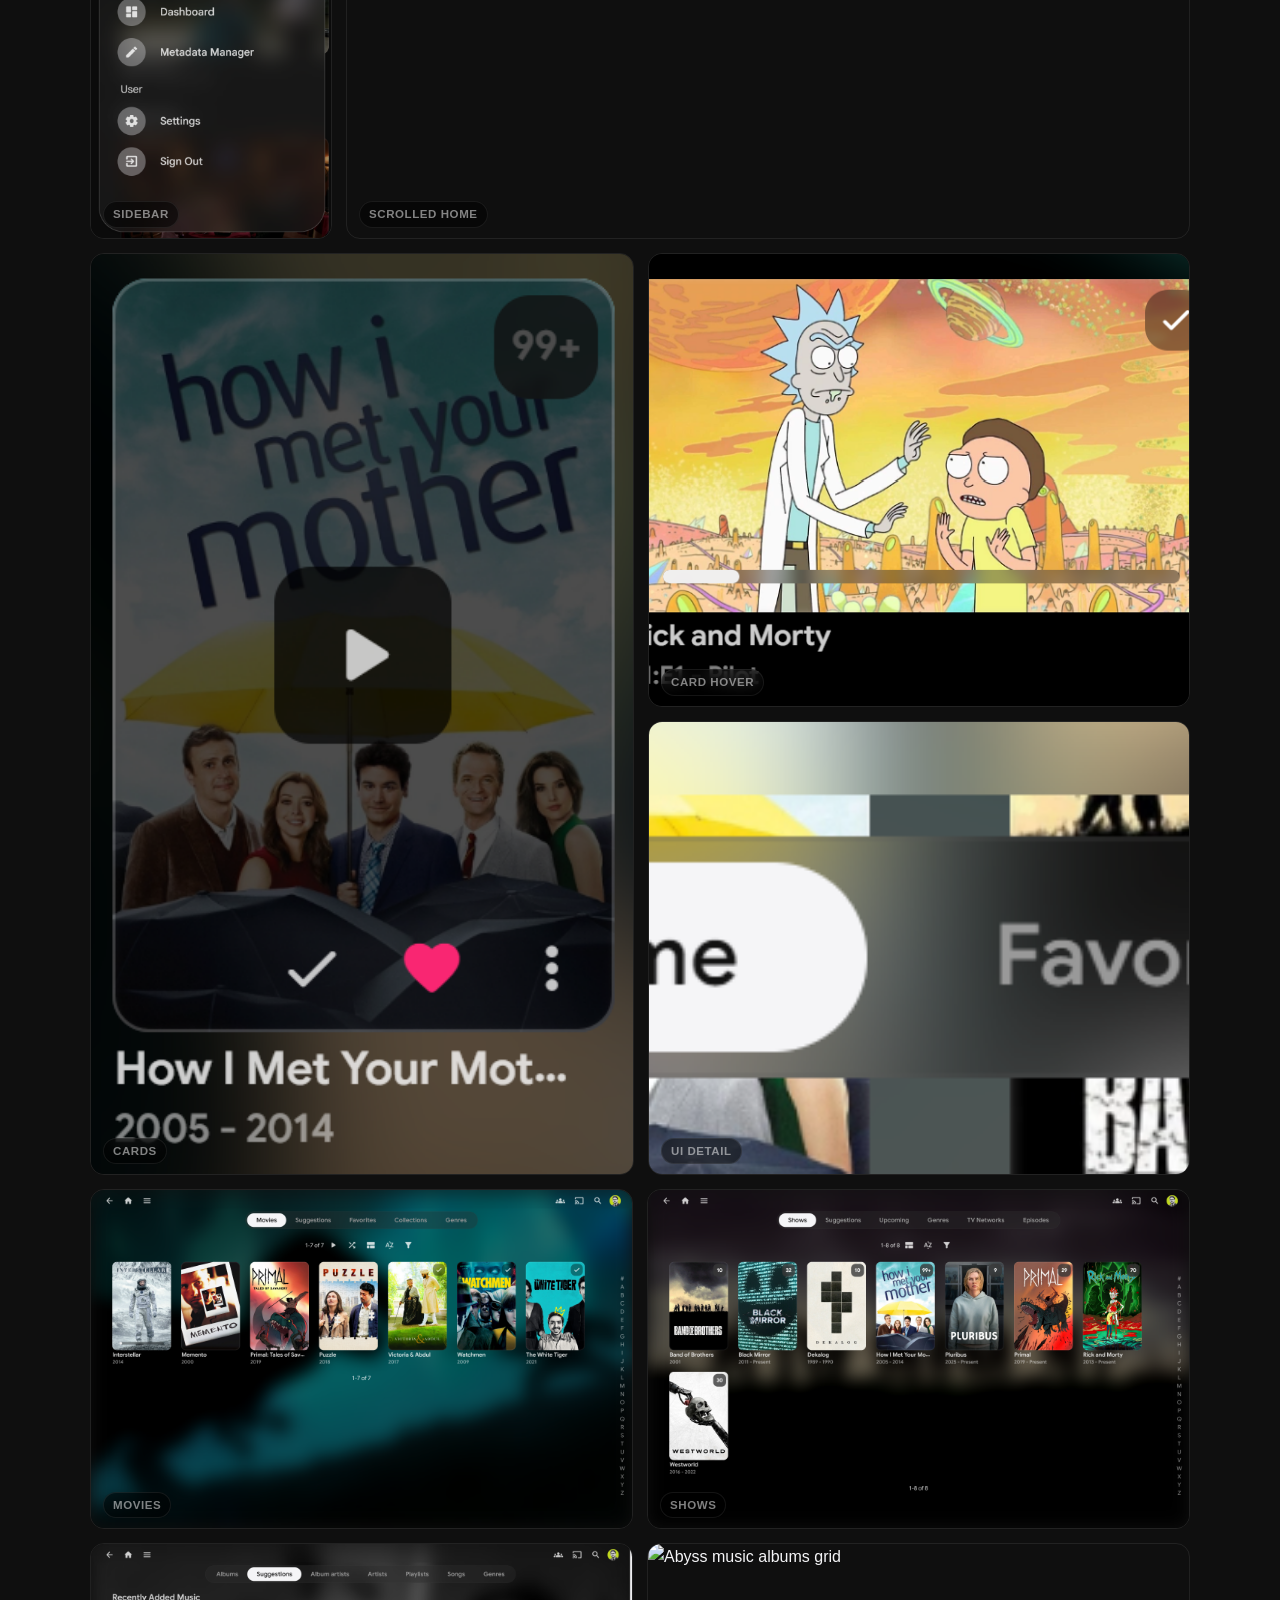
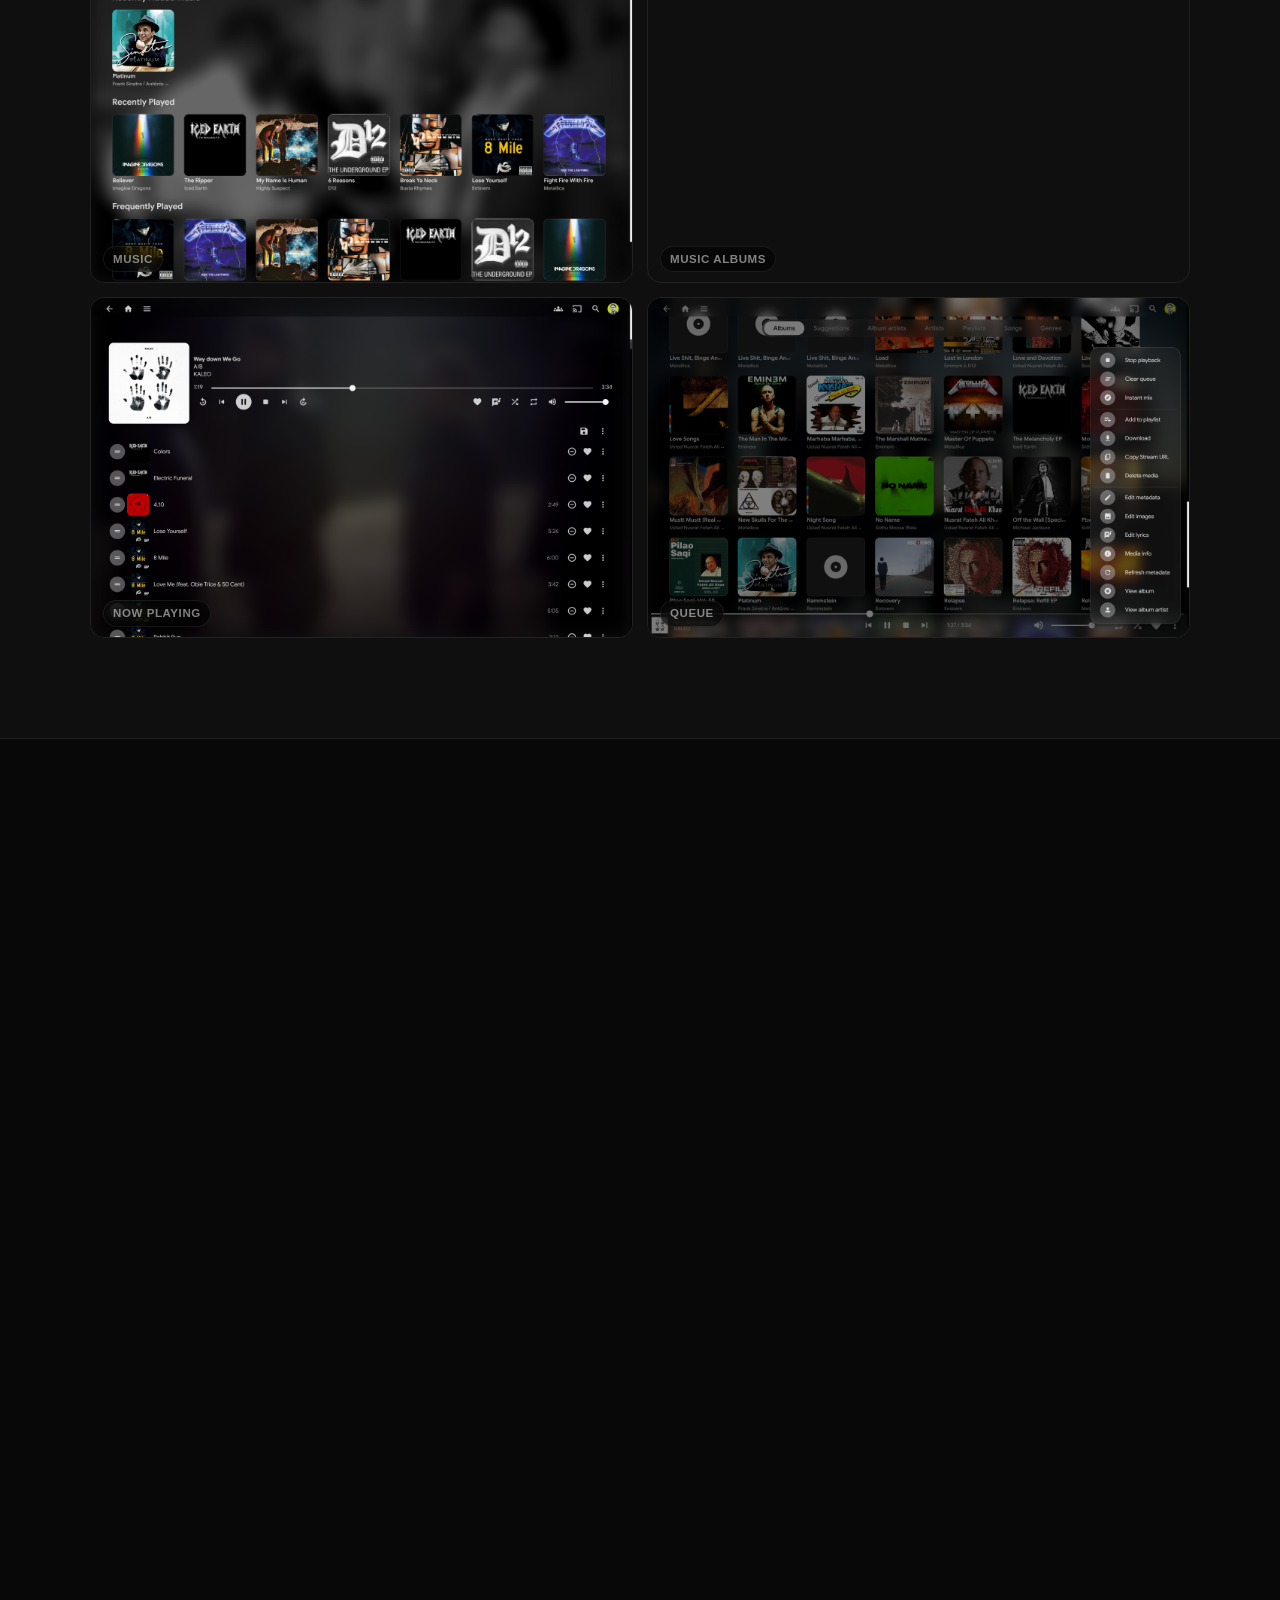
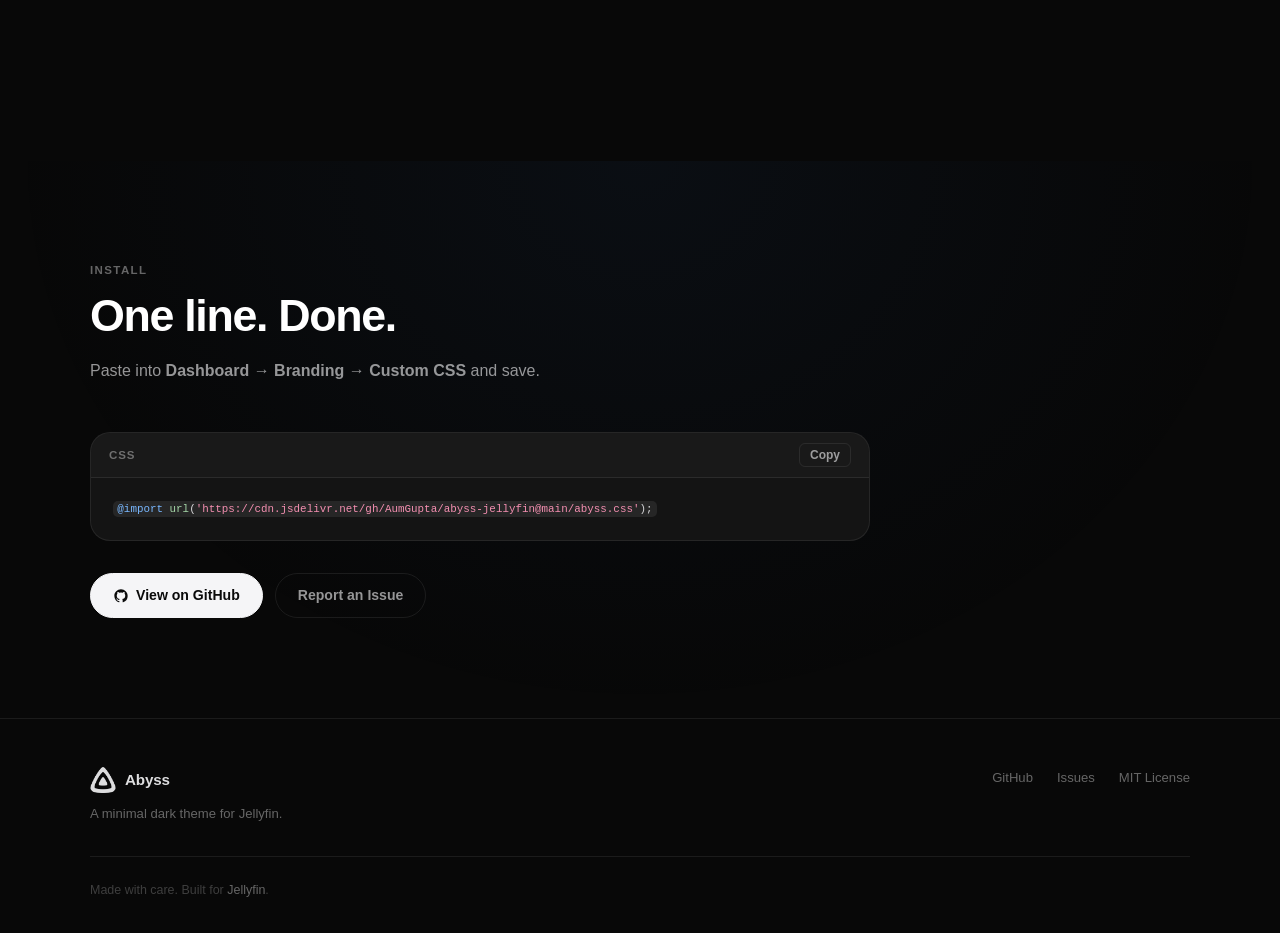
==== commit 954f1338: "Enhance preview" ====
--- a/docs/index.html
+++ b/docs/index.html
@@ -6,31 +6,31 @@
     <meta name="viewport" content="width=device-width, initial-scale=1.0" />
 
     <!--Primary SEO-->
-    <title>Obsidian - Minimal Dark Theme for Jellyfin</title>
+    <title>Abyss - Minimal Dark Theme for Jellyfin</title>
     <meta name="description"
-        content="Obsidian is a clean, minimal dark theme for Jellyfin. Frosted glass surfaces, Google Sans typography, smooth transitions, and fully customisable CSS variables." />
+        content="Abyss is a clean, minimal dark theme for Jellyfin. Frosted glass surfaces, Google Sans typography, smooth transitions, and fully customisable CSS variables." />
     <meta name="keywords"
-        content="Jellyfin theme, Jellyfin CSS, dark theme, Obsidian, Jellyfin custom CSS, media server theme" />
+        content="Jellyfin theme, Jellyfin CSS, dark theme, Abyss, Jellyfin custom CSS, media server theme" />
     <meta name="author" content="AumGupta" />
-    <link rel="canonical" href="https://aumgupta.github.io/obsidian-jellyfin/" />
+    <link rel="canonical" href="https://aumgupta.github.io/abyss-jellyfin/" />
 
     <!--Open Graph-->
     <meta property="og:type" content="website" />
-    <meta property="og:title" content="Obsidian - Minimal Dark Theme for Jellyfin" />
+    <meta property="og:title" content="Abyss - Minimal Dark Theme for Jellyfin" />
     <meta property="og:description"
         content="A clean, minimal dark theme for Jellyfin. Frosted glass surfaces, refined typography, and smooth transitions." />
-    <meta property="og:url" content="https://aumgupta.github.io/obsidian-jellyfin/" />
-    <meta property="og:image" content="https://aumgupta.github.io/obsidian-jellyfin/assets/images/1.png" />
+    <meta property="og:url" content="https://aumgupta.github.io/abyss-jellyfin/" />
+    <meta property="og:image" content="https://aumgupta.github.io/abyss-jellyfin/assets/images/1.png" />
     <meta property="og:image:width" content="1400" />
     <meta property="og:image:height" content="875" />
-    <meta property="og:site_name" content="Obsidian for Jellyfin" />
+    <meta property="og:site_name" content="Abyss for Jellyfin" />
 
     <!--Twitter Card-->
     <meta name="twitter:card" content="summary_large_image" />
-    <meta name="twitter:title" content="Obsidian - Minimal Dark Theme for Jellyfin" />
+    <meta name="twitter:title" content="Abyss - Minimal Dark Theme for Jellyfin" />
     <meta name="twitter:description"
         content="A clean, minimal dark theme for Jellyfin. Frosted glass surfaces, refined typography, and smooth transitions." />
-    <meta name="twitter:image" content="https://aumgupta.github.io/obsidian-jellyfin/assets/images/1.png" />
+    <meta name="twitter:image" content="https://aumgupta.github.io/abyss-jellyfin/assets/images/1.png" />
 
     <!--Favicon & manifest-->
     <link rel="icon" type="image/png" sizes="32x32" href="assets/favicon/favicon-32x32.png" />
@@ -52,11 +52,11 @@
   {
     "@context": "https://schema.org",
     "@type": "SoftwareApplication",
-    "name": "Obsidian for Jellyfin",
+    "name": "Abyss for Jellyfin",
     "description": "A clean, minimal dark theme for Jellyfin with frosted glass surfaces, refined typography, and smooth transitions.",
-    "url": "https://aumgupta.github.io/obsidian-jellyfin/",
+    "url": "https://aumgupta.github.io/abyss-jellyfin/",
     "author": { "@type": "Person", "name": "AumGupta" },
-    "license": "https://github.com/AumGupta/obsidian-jellyfin/blob/main/LICENSE",
+    "license": "https://github.com/AumGupta/abyss-jellyfin/blob/main/LICENSE",
     "applicationCategory": "DesignApplication",
     "operatingSystem": "Web"
   }
@@ -73,17 +73,17 @@
     <!--NAV-->
     <nav class="nav" id="nav" role="navigation" aria-label="Main navigation">
         <div class="nav-inner">
-            <a href="#" class="nav-logo" aria-label="Obsidian home">
-                <img src="assets/favicon/apple-touch-icon.png" alt="Obsidian logo" class="nav-icon" width="26"
+            <a href="#" class="nav-logo" aria-label="Abyss home">
+                <img src="assets/favicon/apple-touch-icon.png" alt="Abyss logo" class="nav-icon" width="26"
                     height="26" />
-                <span>Obsidian</span>
+                <span>Abyss</span>
             </a>
             <div class="nav-links">
                 <a href="#features">Features</a>
                 <a href="#preview">Preview</a>
                 <a href="#customise">Customise</a>
                 <a href="#install">Install</a>
-                <a href="https://github.com/AumGupta/obsidian-jellyfin" target="_blank" rel="noopener noreferrer"
+                <a href="https://github.com/AumGupta/abyss-jellyfin" target="_blank" rel="noopener noreferrer"
                     class="nav-github" aria-label="View on GitHub">
                     <svg width="18" height="18" viewBox="0 0 24 24" fill="currentColor" aria-hidden="true">
                         <path
@@ -99,19 +99,19 @@
     <section class="hero" id="hero" aria-labelledby="hero-title">
         <div class="hero-content reveal">
             <div class="hero-badge">For Jellyfin</div>
-            <h1 class="hero-title" id="hero-title">Obsidian</h1>
+            <h1 class="hero-title" id="hero-title">Abyss</h1>
             <p class="hero-sub">A clean, minimal dark theme. Frosted glass surfaces,<br>refined typography, and smooth
                 transitions.</p>
             <div class="hero-actions">
                 <a href="#install" class="btn btn-primary">Install Now</a>
-                <a href="https://github.com/AumGupta/obsidian-jellyfin" target="_blank" rel="noopener noreferrer"
+                <a href="https://github.com/AumGupta/abyss-jellyfin" target="_blank" rel="noopener noreferrer"
                     class="btn btn-ghost">View on GitHub</a>
             </div>
         </div>
         <div class="hero-image reveal reveal-delay">
             <div class="screenshot-frame">
                 <img src="assets/images/1.png"
-                    alt="Obsidian theme - Jellyfin home screen showing My Media section with frosted glass header"
+                    alt="Abyss theme - Jellyfin home screen showing My Media section with frosted glass header"
                     width="900" loading="eager" />
             </div>
         </div>
@@ -212,33 +212,33 @@
             <div class="preview-grid">
 
                 <div class="preview-item preview-full reveal">
-                    <img src="assets/images/1.png" alt="Obsidian theme home screen" loading="lazy" />
+                    <img src="assets/images/1.png" alt="Abyss theme home screen" loading="lazy" />
                     <span class="preview-caption">Home</span>
                 </div>
 
                 <div class="preview-row reveal">
                     <div class="preview-item preview-sidebar">
-                        <img src="assets/images/2.png" alt="Obsidian sidebar navigation" loading="lazy" />
+                        <img src="assets/images/2.png" alt="Abyss sidebar navigation" loading="lazy" />
                         <span class="preview-caption">Sidebar</span>
                     </div>
                     <div class="preview-item preview-stretch">
-                        <img src="assets/images/3.png" alt="Obsidian scrolled home" loading="lazy" />
+                        <img src="assets/images/3.png" alt="Abyss scrolled home" loading="lazy" />
                         <span class="preview-caption">Scrolled Home</span>
                     </div>
                 </div>
 
                 <div class="preview-row reveal">
                     <div class="preview-item preview-stretch">
-                        <img src="assets/images/5.png" alt="Obsidian card layout" loading="lazy" />
+                        <img src="assets/images/5.png" alt="Abyss card layout" loading="lazy" />
                         <span class="preview-caption">Cards</span>
                     </div>
                     <div class="preview-col">
                         <div class="preview-item">
-                            <img src="assets/images/4.png" alt="Obsidian card hover state" loading="lazy" />
+                            <img src="assets/images/4.png" alt="Abyss card hover state" loading="lazy" />
                             <span class="preview-caption">Card Hover</span>
                         </div>
                         <div class="preview-item">
-                            <img src="assets/images/6.png" alt="Obsidian UI detail" loading="lazy" />
+                            <img src="assets/images/6.png" alt="Abyss UI detail" loading="lazy" />
                             <span class="preview-caption">UI Detail</span>
                         </div>
                     </div>
@@ -246,32 +246,32 @@
 
                 <div class="preview-row reveal">
                     <div class="preview-item preview-half">
-                        <img src="assets/images/movies-1.png" alt="Obsidian movies library" loading="lazy" />
+                        <img src="assets/images/movies-1.png" alt="Abyss movies library" loading="lazy" />
                         <span class="preview-caption">Movies</span>
                     </div>
                     <div class="preview-item preview-half">
-                        <img src="assets/images/shows-1.png" alt="Obsidian shows library" loading="lazy" />
+                        <img src="assets/images/shows-1.png" alt="Abyss shows library" loading="lazy" />
                         <span class="preview-caption">Shows</span>
                     </div>
                 </div>
 
                 <div class="preview-row reveal">
                     <div class="preview-item preview-half">
-                        <img src="assets/images/music1.png" alt="Obsidian music suggestions" loading="lazy" />
+                        <img src="assets/images/music1.png" alt="Abyss music suggestions" loading="lazy" />
                         <span class="preview-caption">Music</span>
                     </div>
                     <div class="preview-item preview-half">
-                        <img src="assets/images/music2.png" alt="Obsidian music albums grid" loading="lazy" />
+                        <img src="assets/images/music2.png" alt="Abyss music albums grid" loading="lazy" />
                         <span class="preview-caption">Music Albums</span>
                     </div>
                 </div>
                 <div class="preview-row reveal">
                     <div class="preview-item preview-half">
-                        <img src="assets/images/music3.png" alt="Obsidian now playing screen" loading="lazy" />
+                        <img src="assets/images/music3.png" alt="Abyss now playing screen" loading="lazy" />
                         <span class="preview-caption">Now Playing</span>
                     </div>
                     <div class="preview-item preview-half">
-                        <img src="assets/images/music4.png" alt="Obsidian music queue" loading="lazy" />
+                        <img src="assets/images/music4.png" alt="Abyss music queue" loading="lazy" />
                         <span class="preview-caption">Queue</span>
                     </div>
                 </div>
@@ -292,23 +292,23 @@
 
                 <!--Left: code block-->
                 <div class="customise-code">
-                    <div class="code-block" style="max-width:100%;margin-bottom:0;">
+                    <div class="code-block" style="margin-bottom:0;">
                         <div class="code-header">
                             <span class="code-lang">css</span>
                             <button class="copy-btn" data-target="custom-code">Copy</button>
                         </div>
-                        <pre id="custom-code"><code><span class="prop">@import</span> <span class="val">url</span>(<span class="str">'https://cdn.jsdelivr.net/gh/AumGupta/obsidian-jellyfin@main/obsidian.css'</span>);
+                        <pre id="custom-code"><code><span class="prop">@import</span> <span class="val">url</span>(<span class="str">'https://cdn.jsdelivr.net/gh/AumGupta/abyss-jellyfin@main/abyss.css'</span>);
 
 <span class="c">/* Accent colour 
    Format: R, G, B  (no rgb() wrapper)
-   Used for highlights, active states, progress bars.    */</span>
+   Used for highlights, active states, progress bars. */</span>
 <span class="sel">:root</span> {
-    <span class="var">--obsidian-accent</span>:    <span class="val accent-val">245, 245, 247</span>;
-    <span class="var">--obsidian-radius</span>:    <span class="val radius-val">12px</span>;
-    <span class="var">--obsidian-indicator</span>: <span class="val">55, 55, 55</span>;
+    <span class="var">--abyss-accent</span>:    <span class="val accent-val">245, 245, 247</span>;
+    <span class="var">--abyss-radius</span>:    <span class="val radius-val">12px</span>;
+    <span class="var">--abyss-indicator</span>: <span class="val">55, 55, 55</span>;
 }
 
-<span class="c">/* Custom font: Import any Google Font and override body.             */</span>
+<span class="c">/* Custom font: Import any Google Font and override body. */</span>
 <span class="prop">@import</span> <span class="val">url</span>(<span class="str">'https://fonts.googleapis.com/css2?family=Inter:wght@400;500;600&display=swap'</span>);
 
 <span class="sel">body</span> {
@@ -353,8 +353,35 @@
                             </div>
                         </div>
                         <div class="radius-preview-row">
-                            <div class="radius-preview-card" id="radius-preview-card">
-                                <span>Preview</span>
+                            <!-- 1. Nav bar pill -->
+                            <div class="prev-nav">
+                                <div class="prev-nav-pill prev-nav-active" id="prev-nav-active">Home</div>
+                                <div class="prev-nav-pill" id="prev-nav-inactive">Favourites</div>
+                            </div>
+                            <!-- 2. List item -->
+                            <div class="prev-listitem" id="prev-listitem">
+                                <div class="prev-listitem-icon" id="prev-listitem-icon">
+                                    <svg width="14" height="14" viewBox="0 0 24 24" fill="currentColor">
+                                        <path
+                                            d="M18 4l2 4h-3l-2-4h-2l2 4h-3l-2-4H8l2 4H7L5 4H4c-1.1 0-2 .9-2 2v12c0 1.1.9 2 2 2h16c1.1 0 2-.9 2-2V4h-4z" />
+                                    </svg>
+                                </div>
+                                <span>Movies</span>
+                            </div>
+                            <!-- 3. Card with play button -->
+                            <div class="prev-card" id="prev-card">
+                                <div class="prev-card-img">
+                                    <div class="prev-card-overlay">
+                                        <div class="prev-play-btn" id="prev-play-btn">
+                                            <svg width="16" height="16" viewBox="0 0 24 24" fill="currentColor">
+                                                <path d="M8 5v14l11-7z" />
+                                            </svg>
+                                        </div>
+                                    </div>
+                                    <div class="prev-card-bar">
+                                        <div class="prev-card-progress" id="prev-card-progress"></div>
+                                    </div>
+                                </div>
                             </div>
                         </div>
                     </div>
@@ -364,15 +391,15 @@
                         <table class="var-table">
                             <tbody>
                                 <tr>
-                                    <td class="var-name"><code>--obsidian-accent</code></td>
+                                    <td class="var-name"><code>--abyss-accent</code></td>
                                     <td class="var-desc">Highlight colour (R, G, B)</td>
                                 </tr>
                                 <tr>
-                                    <td class="var-name"><code>--obsidian-radius</code></td>
+                                    <td class="var-name"><code>--abyss-radius</code></td>
                                     <td class="var-desc">Global corner rounding</td>
                                 </tr>
                                 <tr>
-                                    <td class="var-name"><code>--obsidian-indicator</code></td>
+                                    <td class="var-name"><code>--abyss-indicator</code></td>
                                     <td class="var-desc">Episode count pill colour</td>
                                 </tr>
                             </tbody>
@@ -397,10 +424,10 @@
                     <button class="copy-btn" data-target="install-code">Copy</button>
                 </div>
                 <pre
-                    id="install-code"><code><span class="prop">@import</span> <span class="val">url</span>(<span class="str">'https://cdn.jsdelivr.net/gh/AumGupta/obsidian-jellyfin@main/obsidian.css'</span>);</code></pre>
+                    id="install-code"><code><span class="prop">@import</span> <span class="val">url</span>(<span class="str">'https://cdn.jsdelivr.net/gh/AumGupta/abyss-jellyfin@main/abyss.css'</span>);</code></pre>
             </div>
             <div class="install-links reveal">
-                <a href="https://github.com/AumGupta/obsidian-jellyfin" target="_blank" rel="noopener noreferrer"
+                <a href="https://github.com/AumGupta/abyss-jellyfin" target="_blank" rel="noopener noreferrer"
                     class="btn btn-primary">
                     <svg width="16" height="16" viewBox="0 0 24 24" fill="currentColor" aria-hidden="true">
                         <path
@@ -408,7 +435,7 @@
                     </svg>
                     View on GitHub
                 </a>
-                <a href="https://github.com/AumGupta/obsidian-jellyfin/issues" target="_blank" rel="noopener noreferrer"
+                <a href="https://github.com/AumGupta/abyss-jellyfin/issues" target="_blank" rel="noopener noreferrer"
                     class="btn btn-ghost">Report an Issue</a>
             </div>
         </div>
@@ -418,19 +445,19 @@
     <footer class="footer" role="contentinfo">
         <div class="footer-inner">
             <div class="footer-left">
-                <a href="#" class="nav-logo" aria-label="Obsidian home">
-                    <img src="assets/favicon/apple-touch-icon.png" alt="Obsidian logo" class="nav-icon" width="26"
+                <a href="#" class="nav-logo" aria-label="Abyss home">
+                    <img src="assets/favicon/apple-touch-icon.png" alt="Abyss logo" class="nav-icon" width="26"
                         height="26" />
-                    <span>Obsidian</span>
+                    <span>Abyss</span>
                 </a>
                 <p>A minimal dark theme for Jellyfin.</p>
             </div>
             <div class="footer-right">
-                <a href="https://github.com/AumGupta/obsidian-jellyfin" target="_blank"
+                <a href="https://github.com/AumGupta/abyss-jellyfin" target="_blank"
                     rel="noopener noreferrer">GitHub</a>
-                <a href="https://github.com/AumGupta/obsidian-jellyfin/issues" target="_blank"
+                <a href="https://github.com/AumGupta/abyss-jellyfin/issues" target="_blank"
                     rel="noopener noreferrer">Issues</a>
-                <a href="https://github.com/AumGupta/obsidian-jellyfin/blob/main/LICENSE" target="_blank"
+                <a href="https://github.com/AumGupta/abyss-jellyfin/blob/main/LICENSE" target="_blank"
                     rel="noopener noreferrer">MIT License</a>
             </div>
         </div>
--- a/docs/style.css
+++ b/docs/style.css
@@ -643,20 +643,121 @@
   background: var(--accent);
 }
 
-/* Radius preview card */
+/* Live preview components */
 .radius-preview-row {
-  margin-top: 14px;
-}
-
-.radius-preview-card {
-  background: var(--surface);
-  border: 1px solid var(--border-hi);
-  border-radius: 12px;
-  padding: 14px 18px;
+  margin-top: 18px;
+  display: flex;
+  flex-direction: column;
+  gap: 10px;
+}
+
+/* 1. Nav pill bar */
+.prev-nav {
+  display: flex;
+  align-items: center;
+  gap: 4px;
+  background: rgba(30,30,30,0.8);
+  border: 1px solid var(--border);
+  border-radius: 50px;
+  padding: 4px;
+  width: fit-content;
+}
+
+.prev-nav-pill {
+  font-size: 0.72rem;
+  font-weight: 600;
+  padding: 5px 14px;
+  border-radius: 50px;
+  color: var(--muted);
+  transition: background 0.2s var(--ease), color 0.2s var(--ease), border-radius 0.2s var(--ease);
+  white-space: nowrap;
+}
+
+.prev-nav-active {
+  background: rgb(245, 245, 247);
+  color: #121212;
+}
+
+/* 2. List item */
+.prev-listitem {
+  display: flex;
+  align-items: center;
+  gap: 10px;
+  background: rgba(255,255,255,0.06);
+  border: 1px solid var(--border);
+  border-radius: 10px;
+  padding: 10px 14px;
   font-size: 0.8rem;
-  color: var(--muted);
-  text-align: center;
+  color: rgb(245,245,247);
+  transition: background 0.2s var(--ease), border-radius 0.2s var(--ease);
+}
+
+.prev-listitem-icon {
+  width: 28px;
+  height: 28px;
+  border-radius: 50px;
+  background: rgba(245,245,247,0.15);
+  display: flex;
+  align-items: center;
+  justify-content: center;
+  color: rgb(245,245,247);
+  flex-shrink: 0;
+  transition: background 0.2s var(--ease);
+}
+
+/* 3. Card */
+.prev-card {
+  border-radius: 10px;
+  overflow: hidden;
+  border: 1px solid var(--border);
   transition: border-radius 0.2s var(--ease);
+  background: #1a1a2e;
+}
+
+.prev-card-img {
+  position: relative;
+  height: 90px;
+  background: linear-gradient(135deg, #1a1a2e 0%, #2d2d44 100%);
+  display: flex;
+  align-items: center;
+  justify-content: center;
+}
+
+.prev-card-overlay {
+  position: absolute;
+  inset: 0;
+  display: flex;
+  align-items: center;
+  justify-content: center;
+}
+
+.prev-play-btn {
+  width: 36px;
+  height: 36px;
+  border-radius: 10px;
+  background: rgba(245,245,247,0.15);
+  backdrop-filter: blur(8px);
+  display: flex;
+  align-items: center;
+  justify-content: center;
+  color: rgb(245,245,247);
+  transition: background 0.2s var(--ease), border-radius 0.2s var(--ease), color 0.2s var(--ease);
+}
+
+.prev-card-bar {
+  position: absolute;
+  bottom: 0;
+  left: 0;
+  right: 0;
+  height: 3px;
+  background: rgba(255,255,255,0.1);
+}
+
+.prev-card-progress {
+  width: 35%;
+  height: 100%;
+  background: rgb(245,245,247);
+  transition: background 0.2s var(--ease);
 }
 
 /* Variable table */
@@ -906,6 +1007,29 @@
     width: 100%;
   }
 
+  .customise-code {
+    width: 100%;
+    min-width: 0;
+  }
+
+  .customise-code .code-block {
+    width: 100%;
+    max-width: 100%;
+    box-sizing: border-box;
+  }
+
+  .customise-code pre {
+    overflow-x: auto;
+    max-width: 100%;
+    font-size: 0.72rem;
+  }
+
+  .customise-code code {
+    display: block;
+    width: max-content;
+    min-width: 100%;
+  }
+
   .footer-inner {
     flex-direction: column;
     gap: 24px;
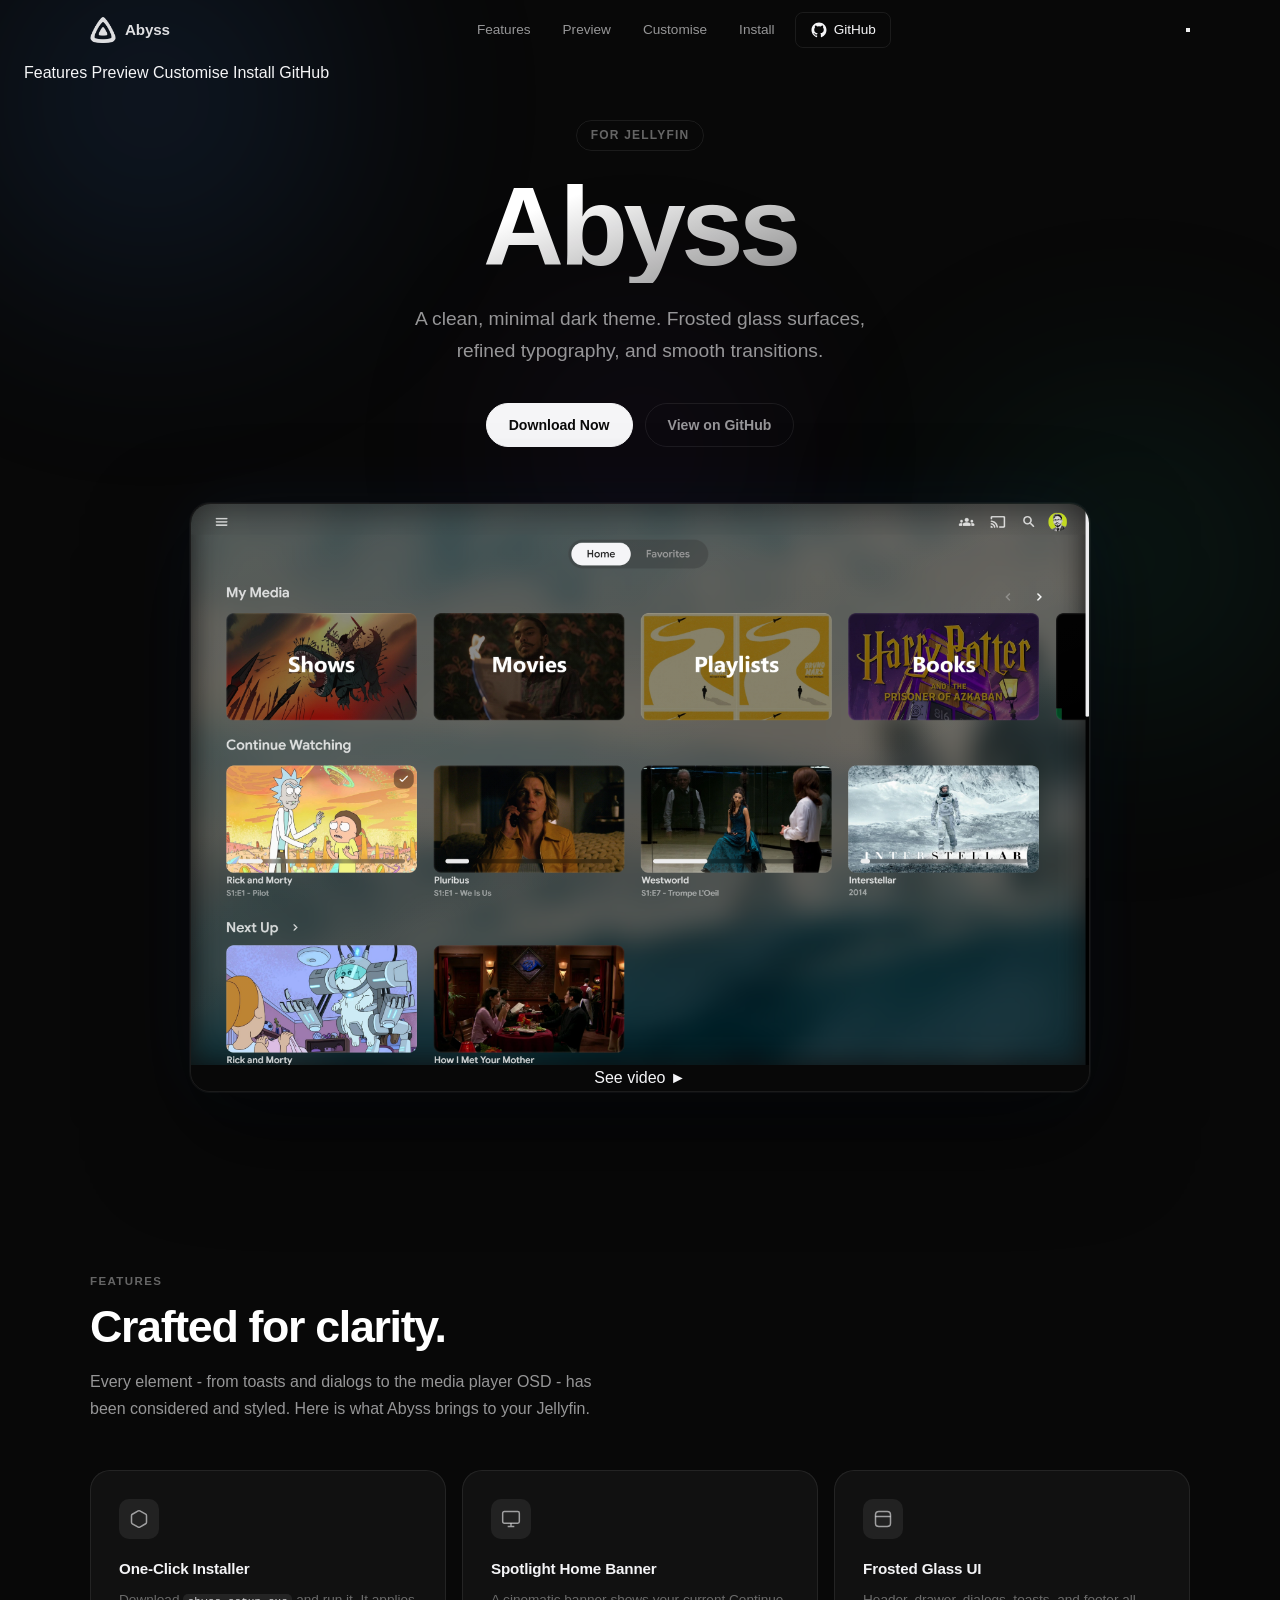
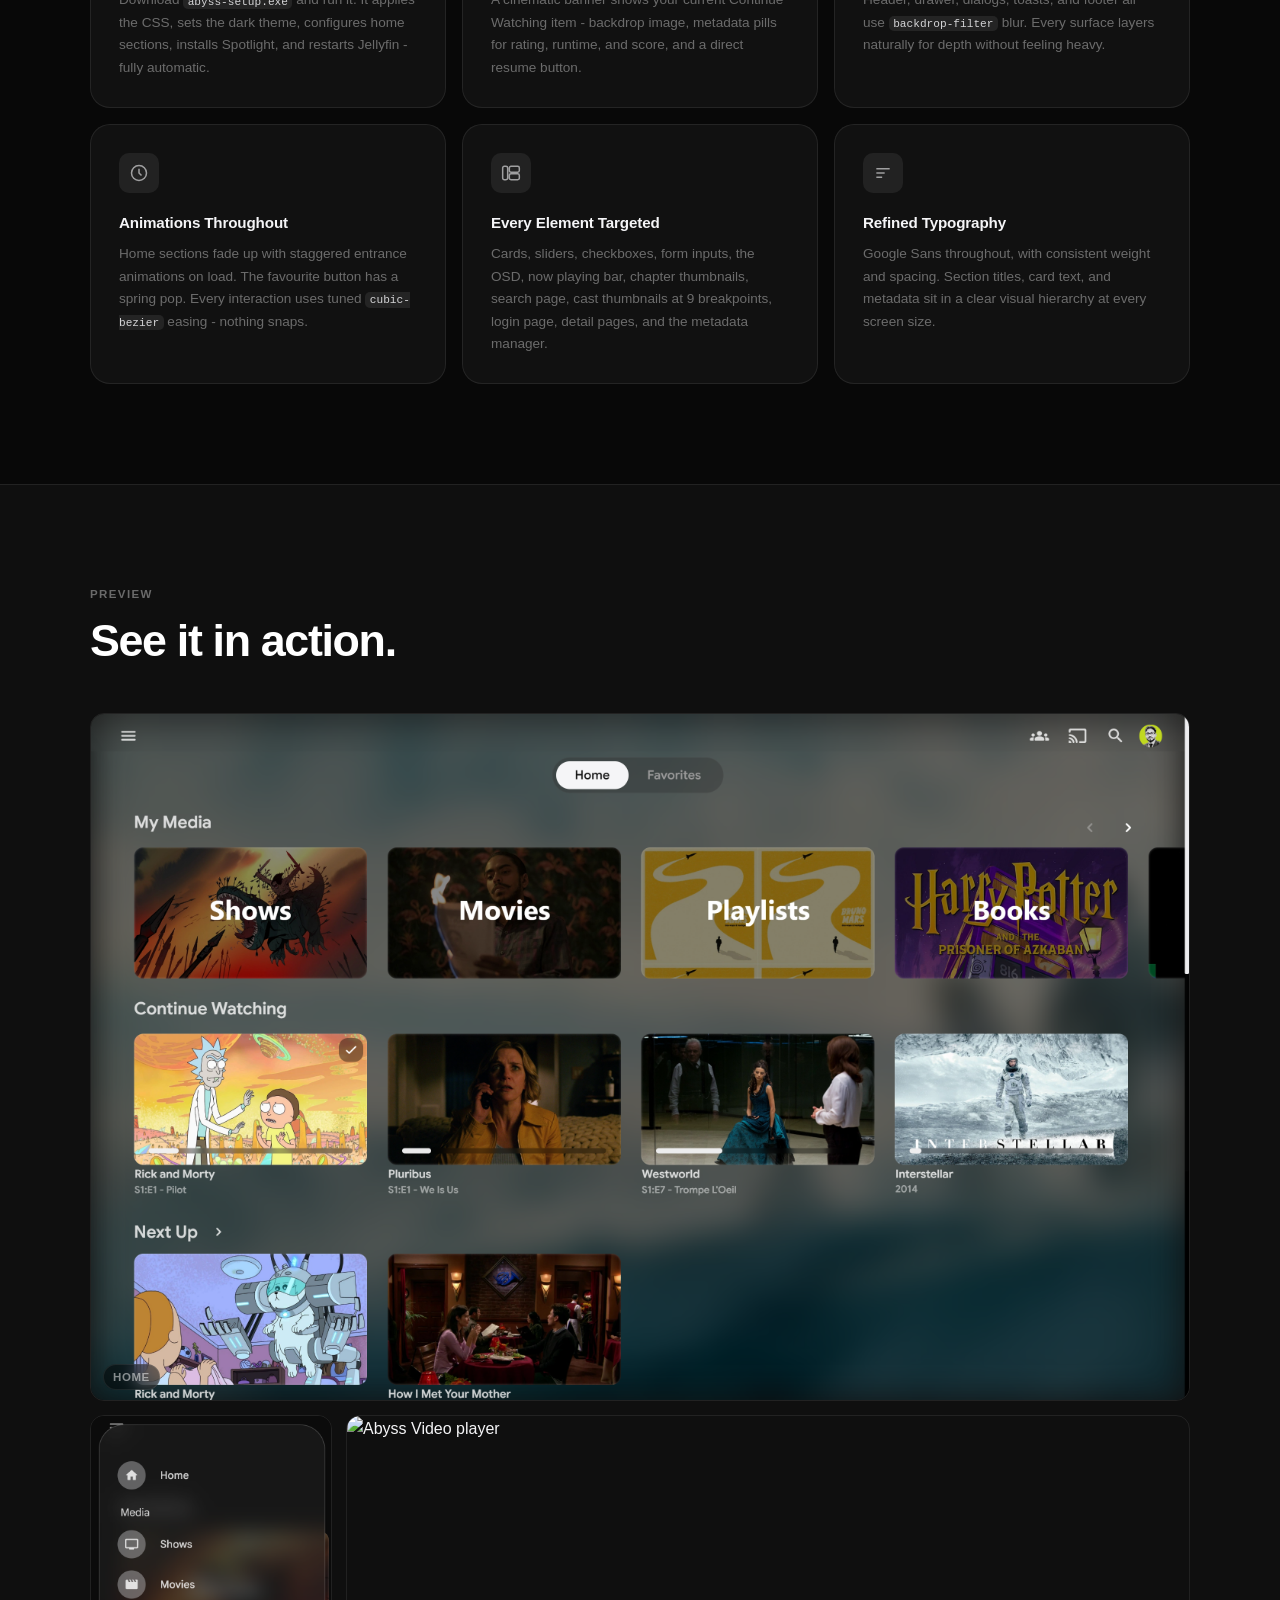
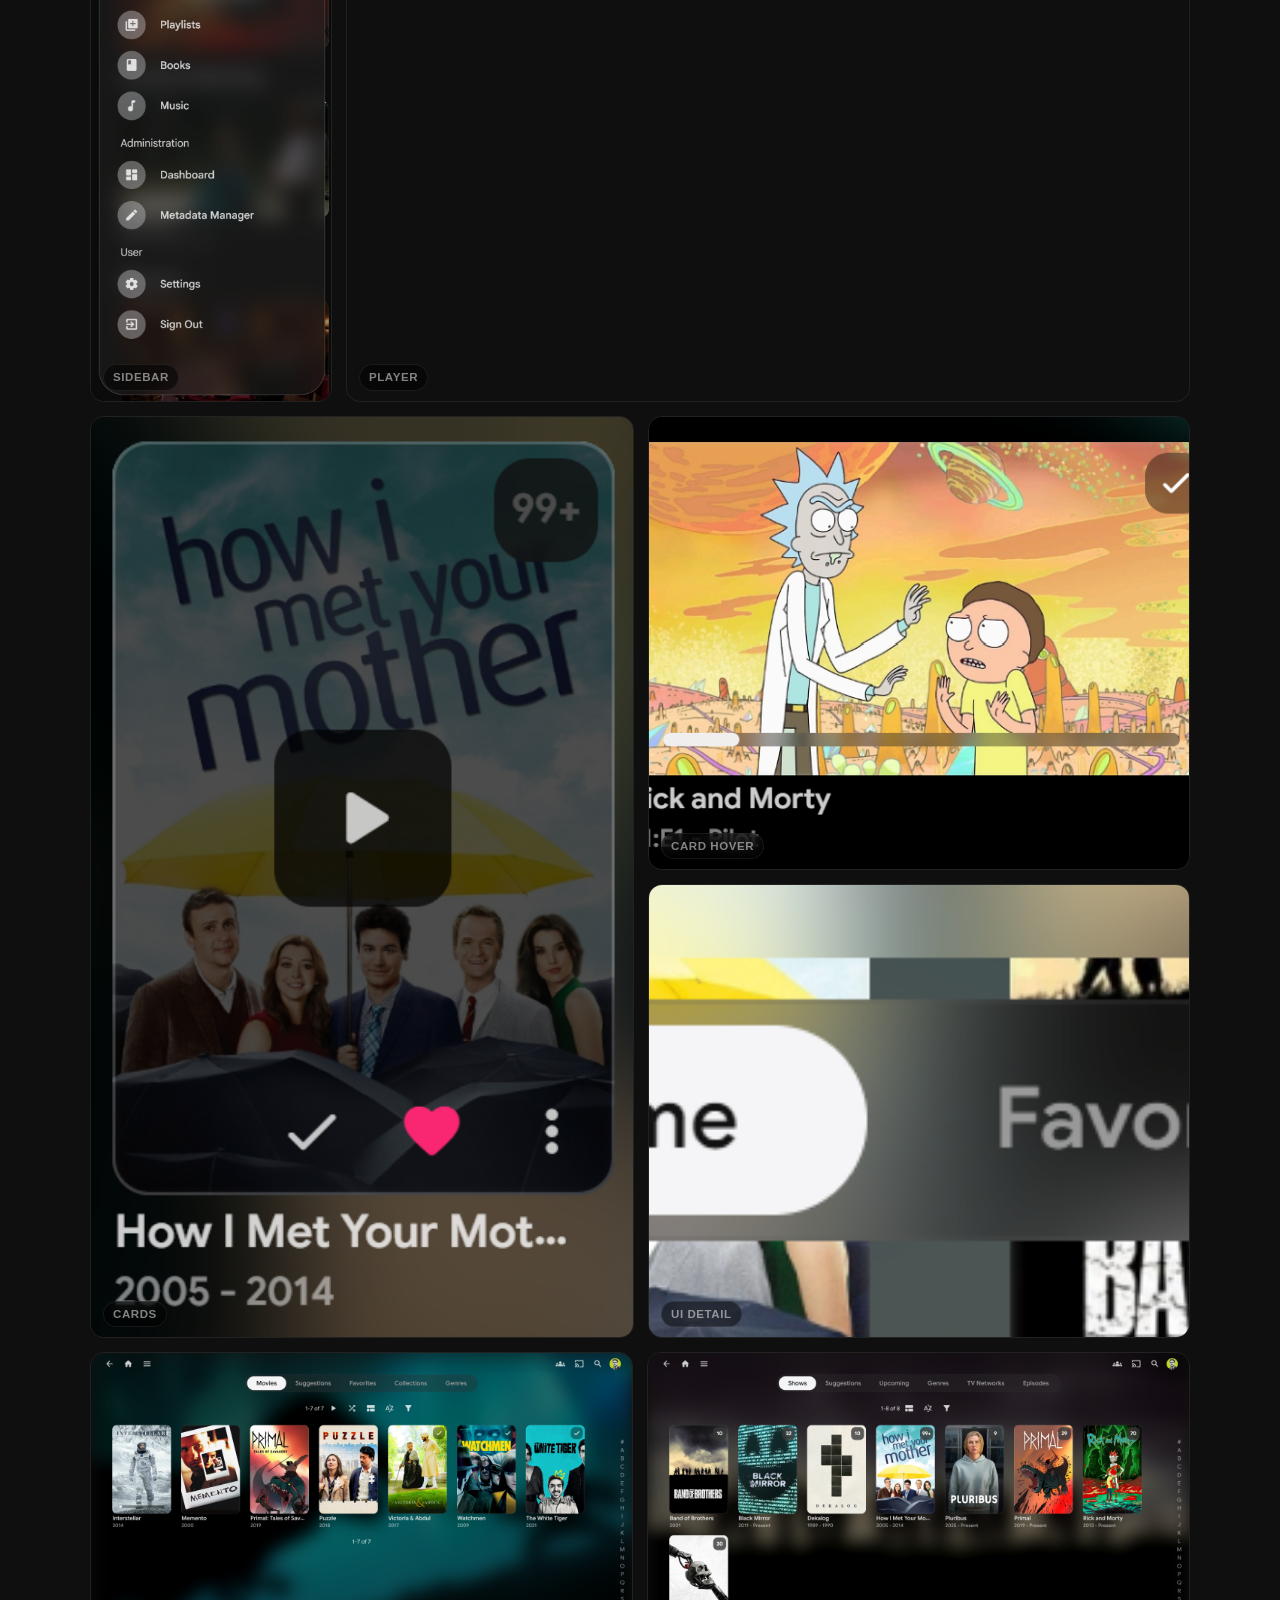
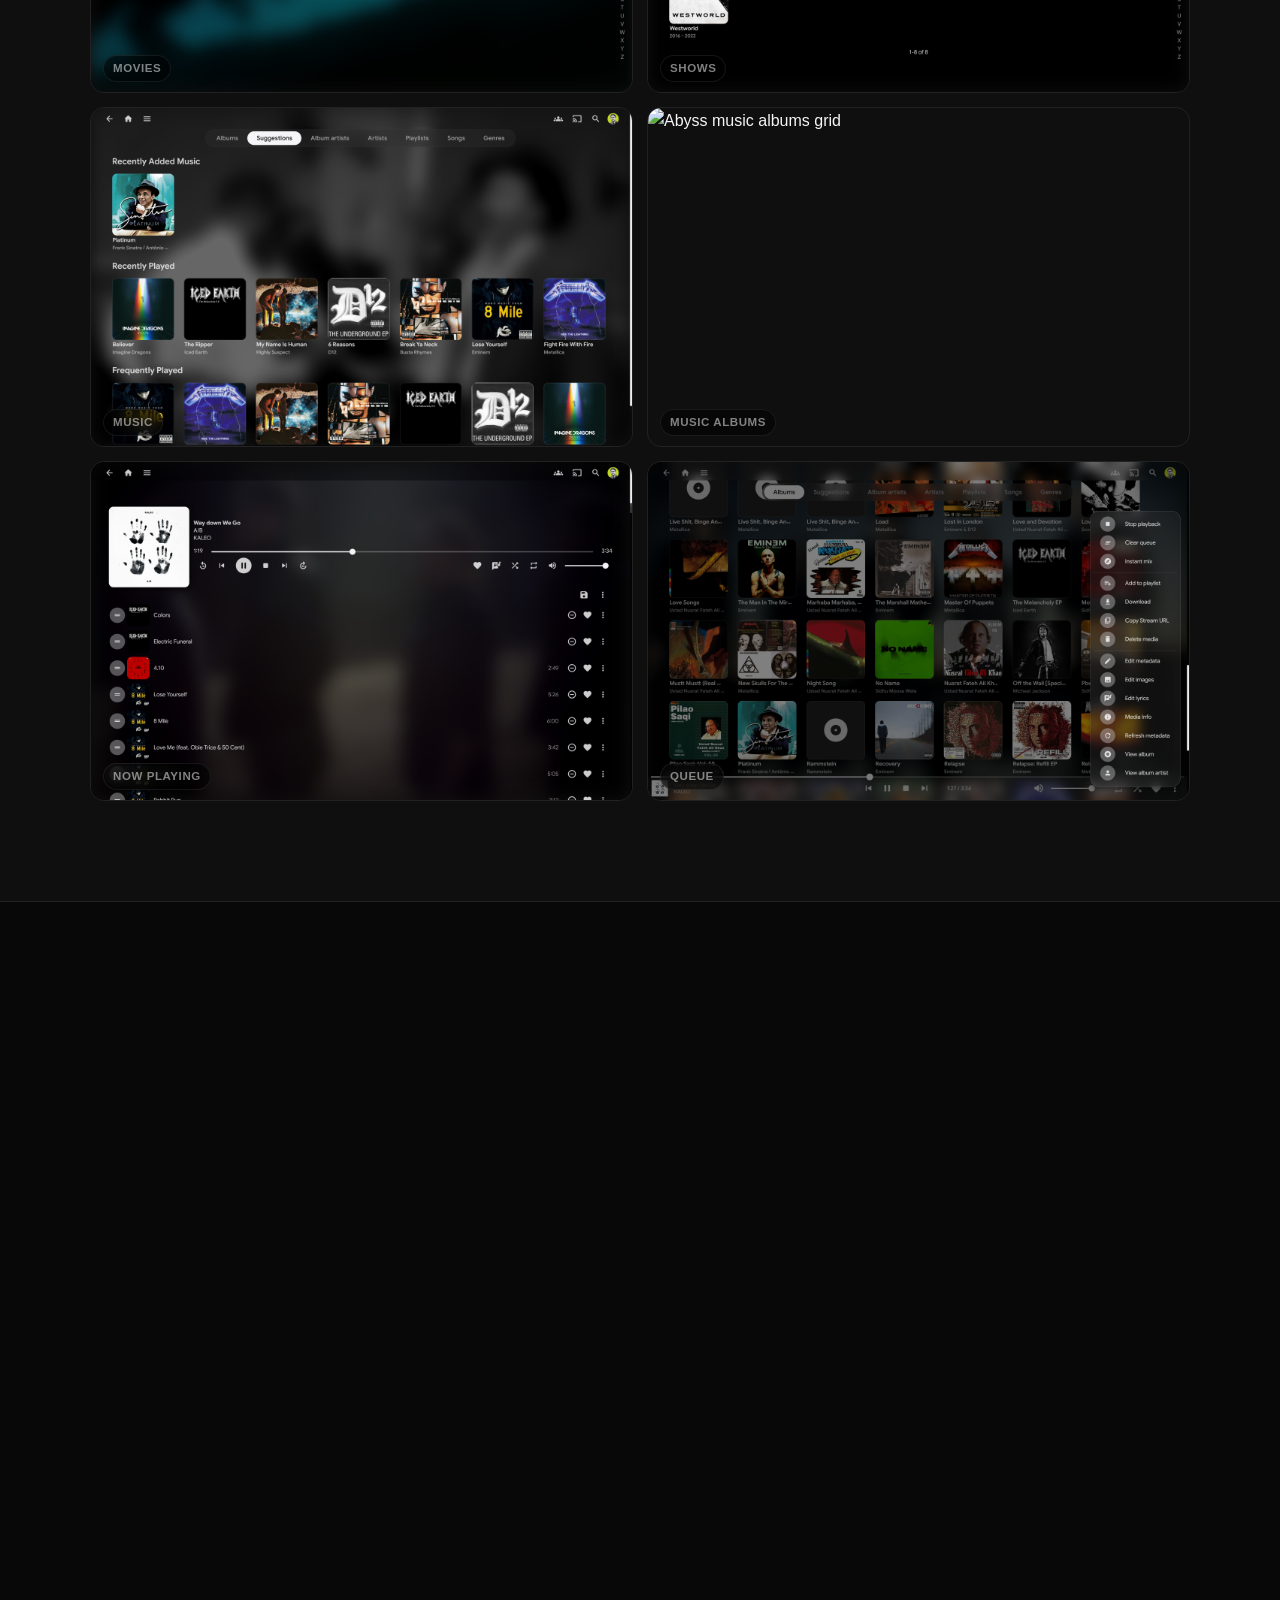
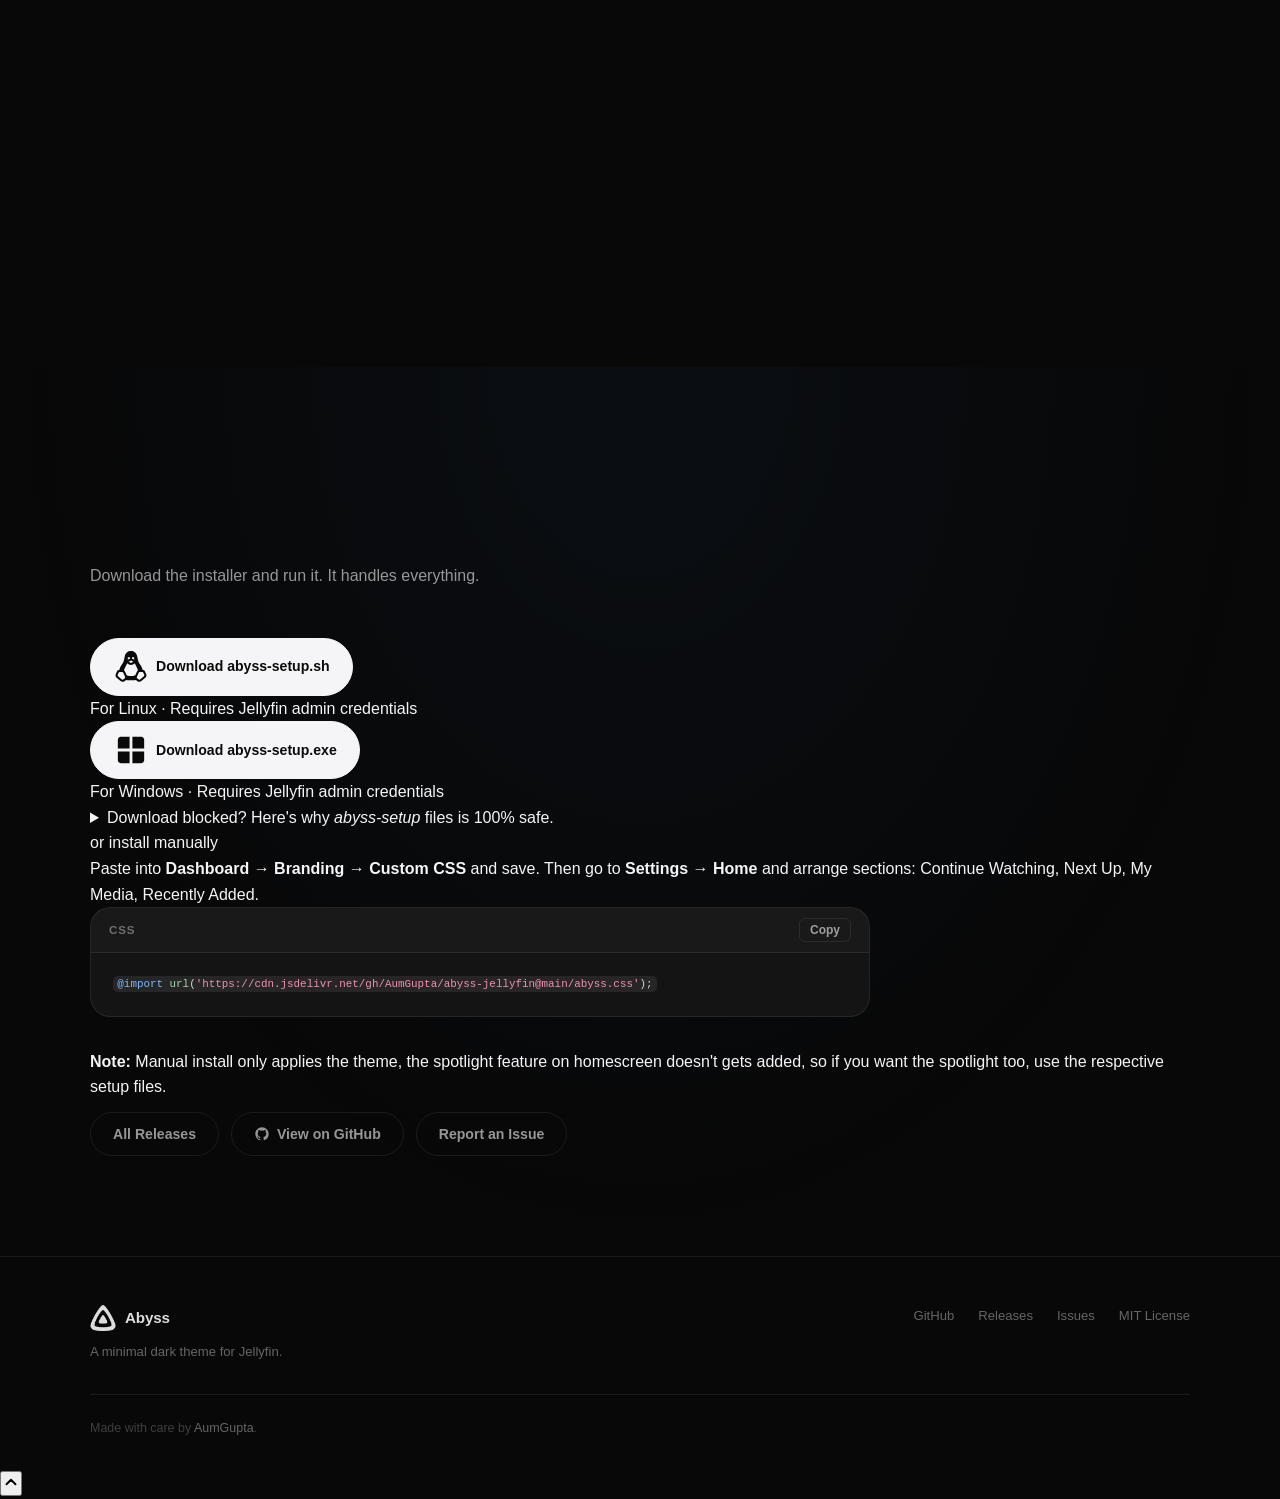
==== commit 9deec4b6: "refactor: update download buttons for Linux and Windows installers" ====
--- a/docs/index.html
+++ b/docs/index.html
@@ -4,8 +4,6 @@
 <head>
     <meta charset="UTF-8" />
     <meta name="viewport" content="width=device-width, initial-scale=1.0" />
-
-    <!--Primary SEO-->
     <title>Abyss - Minimal Dark Theme for Jellyfin</title>
     <meta name="description"
         content="Abyss is a clean, minimal dark theme for Jellyfin. Frosted glass surfaces, Google Sans typography, smooth transitions, and fully customisable CSS variables." />
@@ -13,8 +11,6 @@
         content="Jellyfin theme, Jellyfin CSS, dark theme, Abyss, Jellyfin custom CSS, media server theme" />
     <meta name="author" content="AumGupta" />
     <link rel="canonical" href="https://aumgupta.github.io/abyss-jellyfin/" />
-
-    <!--Open Graph-->
     <meta property="og:type" content="website" />
     <meta property="og:title" content="Abyss - Minimal Dark Theme for Jellyfin" />
     <meta property="og:description"
@@ -24,48 +20,39 @@
     <meta property="og:image:width" content="1400" />
     <meta property="og:image:height" content="875" />
     <meta property="og:site_name" content="Abyss for Jellyfin" />
-
-    <!--Twitter Card-->
     <meta name="twitter:card" content="summary_large_image" />
     <meta name="twitter:title" content="Abyss - Minimal Dark Theme for Jellyfin" />
     <meta name="twitter:description"
         content="A clean, minimal dark theme for Jellyfin. Frosted glass surfaces, refined typography, and smooth transitions." />
     <meta name="twitter:image" content="https://aumgupta.github.io/abyss-jellyfin/assets/images/1.png" />
-
-    <!--Favicon & manifest-->
     <link rel="icon" type="image/png" sizes="32x32" href="assets/favicon/favicon-32x32.png" />
     <link rel="icon" type="image/png" sizes="16x16" href="assets/favicon/favicon-16x16.png" />
     <link rel="apple-touch-icon" sizes="180x180" href="assets/favicon/apple-touch-icon.png" />
     <link rel="manifest" href="site.webmanifest" />
     <meta name="theme-color" content="#080808" />
-
-    <!--Styles & fonts-->
     <link rel="stylesheet" href="style.css" />
     <link rel="preconnect" href="https://fonts.googleapis.com" />
     <link rel="preconnect" href="https://fonts.gstatic.com" crossorigin />
     <link
         href="https://fonts.googleapis.com/css2?family=Google+Sans:ital,opsz,wght@0,17..18,400..700;1,17..18,400..700&display=swap"
         rel="stylesheet" />
-
-    <!--Structured data-->
     <script type="application/ld+json">
-  {
-    "@context": "https://schema.org",
-    "@type": "SoftwareApplication",
-    "name": "Abyss for Jellyfin",
-    "description": "A clean, minimal dark theme for Jellyfin with frosted glass surfaces, refined typography, and smooth transitions.",
-    "url": "https://aumgupta.github.io/abyss-jellyfin/",
-    "author": { "@type": "Person", "name": "AumGupta" },
-    "license": "https://github.com/AumGupta/abyss-jellyfin/blob/main/LICENSE",
-    "applicationCategory": "DesignApplication",
-    "operatingSystem": "Web"
-  }
-  </script>
+    {
+      "@context": "https://schema.org",
+      "@type": "SoftwareApplication",
+      "name": "Abyss for Jellyfin",
+      "description": "A clean, minimal dark theme for Jellyfin with frosted glass surfaces, refined typography, and smooth transitions.",
+      "url": "https://aumgupta.github.io/abyss-jellyfin/",
+      "author": { "@type": "Person", "name": "AumGupta" },
+      "license": "https://github.com/AumGupta/abyss-jellyfin/blob/main/LICENSE",
+      "applicationCategory": "DesignApplication",
+      "operatingSystem": "Web"
+    }
+    </script>
 </head>
 
 <body>
 
-    <!--Ambient background orbs-->
     <div class="bg-orb orb-1" aria-hidden="true"></div>
     <div class="bg-orb orb-2" aria-hidden="true"></div>
     <div class="bg-orb orb-3" aria-hidden="true"></div>
@@ -92,6 +79,18 @@
                     GitHub
                 </a>
             </div>
+            <!-- Hamburger button (mobile only) -->
+            <button class="nav-hamburger" id="nav-hamburger" aria-label="Open menu" aria-expanded="false">
+                <span></span><span></span><span></span>
+            </button>
+        </div>
+        <!-- Mobile menu -->
+        <div class="nav-mobile" id="nav-mobile" aria-hidden="true">
+            <a href="#features">Features</a>
+            <a href="#preview">Preview</a>
+            <a href="#customise">Customise</a>
+            <a href="#install">Install</a>
+            <a href="https://github.com/AumGupta/abyss-jellyfin" target="_blank" rel="noopener noreferrer">GitHub</a>
         </div>
     </nav>
 
@@ -103,16 +102,23 @@
             <p class="hero-sub">A clean, minimal dark theme. Frosted glass surfaces,<br>refined typography, and smooth
                 transitions.</p>
             <div class="hero-actions">
-                <a href="#install" class="btn btn-primary">Install Now</a>
+                <a href="#install" class="btn btn-primary">Download Now</a>
                 <a href="https://github.com/AumGupta/abyss-jellyfin" target="_blank" rel="noopener noreferrer"
                     class="btn btn-ghost">View on GitHub</a>
             </div>
         </div>
         <div class="hero-image reveal reveal-delay">
             <div class="screenshot-frame">
-                <img src="assets/images/1.png"
-                    alt="Abyss theme - Jellyfin home screen showing My Media section with frosted glass header"
-                    width="900" loading="eager" />
+                <!-- TODO: update this linky -->
+                <a href="https://www.youtube.com/watch/wgiHWH2oj3M" target="_blank" rel="noopener noreferrer"
+                    class="screenshot-link">
+                    <img src="assets/images/1.png"
+                        alt="Abyss theme - Jellyfin home screen showing My Media section with frosted glass header"
+                        width="900" loading="eager" />
+                    <div class="screenshot-overlay">
+                        <span>See video ►</span>
+                    </div>
+                </a>
             </div>
         </div>
     </section>
@@ -122,7 +128,35 @@
         <div class="section-inner">
             <div class="section-label reveal">Features</div>
             <h2 class="section-title reveal" id="features-title">Crafted for clarity.</h2>
+            <p class="section-desc reveal">Every element - from toasts and dialogs to the media player OSD - has been
+                considered and styled. Here is what Abyss brings to your Jellyfin.</p>
             <div class="features-grid" role="list">
+
+                <article class="feature-card reveal" role="listitem">
+                    <div class="feature-icon" aria-hidden="true">
+                        <svg width="20" height="20" viewBox="0 0 24 24" fill="none" stroke="currentColor"
+                            stroke-width="1.8">
+                            <path
+                                d="M21 16V8a2 2 0 0 0-1-1.73l-7-4a2 2 0 0 0-2 0l-7 4A2 2 0 0 0 3 8v8a2 2 0 0 0 1 1.73l7 4a2 2 0 0 0 2 0l7-4A2 2 0 0 0 21 16z" />
+                        </svg>
+                    </div>
+                    <h3>One-Click Installer</h3>
+                    <p>Download <code>abyss-setup.exe</code> and run it. It applies the CSS, sets the dark theme,
+                        configures home sections, installs Spotlight, and restarts Jellyfin - fully automatic.</p>
+                </article>
+
+                <article class="feature-card reveal" role="listitem">
+                    <div class="feature-icon" aria-hidden="true">
+                        <svg width="20" height="20" viewBox="0 0 24 24" fill="none" stroke="currentColor"
+                            stroke-width="1.8">
+                            <rect x="2" y="3" width="20" height="14" rx="2" />
+                            <path d="M8 21h8M12 17v4" />
+                        </svg>
+                    </div>
+                    <h3>Spotlight Home Banner</h3>
+                    <p>A cinematic banner shows your current Continue Watching item - backdrop image, metadata pills for
+                        rating, runtime, and score, and a direct resume button.</p>
+                </article>
 
                 <article class="feature-card reveal" role="listitem">
                     <div class="feature-icon" aria-hidden="true">
@@ -133,19 +167,8 @@
                         </svg>
                     </div>
                     <h3>Frosted Glass UI</h3>
-                    <p>Header, drawer, dialogs, and footer use <code>backdrop-filter</code> blur for a layered,
-                        depth-rich interface.</p>
-                </article>
-
-                <article class="feature-card reveal" role="listitem">
-                    <div class="feature-icon" aria-hidden="true">
-                        <svg width="20" height="20" viewBox="0 0 24 24" fill="none" stroke="currentColor"
-                            stroke-width="1.8">
-                            <path d="M4 7h16M4 12h10M4 17h7" />
-                        </svg>
-                    </div>
-                    <h3>Refined Typography</h3>
-                    <p>Google Sans throughout, with consistent weight and spacing for a clean, readable experience.</p>
+                    <p>Header, drawer, dialogs, toasts, and footer all use <code>backdrop-filter</code> blur. Every
+                        surface layers naturally for depth without feeling heavy.</p>
                 </article>
 
                 <article class="feature-card reveal" role="listitem">
@@ -156,9 +179,9 @@
                             <path d="M12 7v5l3 3" />
                         </svg>
                     </div>
-                    <h3>Smooth Transitions</h3>
-                    <p>Every interaction uses carefully tuned <code>cubic-bezier</code> easing curves for fluid, natural
-                        motion.</p>
+                    <h3>Animations Throughout</h3>
+                    <p>Home sections fade up with staggered entrance animations on load. The favourite button has a
+                        spring pop. Every interaction uses tuned <code>cubic-bezier</code> easing - nothing snaps.</p>
                 </article>
 
                 <article class="feature-card reveal" role="listitem">
@@ -170,34 +193,21 @@
                             <rect x="10" y="13" width="12" height="7" rx="2" />
                         </svg>
                     </div>
-                    <h3>Floating Sidebar</h3>
-                    <p>Pill-shaped drawer with rounded corners, subtle border, and a snappy slide animation.</p>
+                    <h3>Every Element Targeted</h3>
+                    <p>Cards, sliders, checkboxes, form inputs, the OSD, now playing bar, chapter thumbnails, search
+                        page, cast thumbnails at 9 breakpoints, login page, detail pages, and the metadata manager.</p>
                 </article>
 
                 <article class="feature-card reveal" role="listitem">
                     <div class="feature-icon" aria-hidden="true">
                         <svg width="20" height="20" viewBox="0 0 24 24" fill="none" stroke="currentColor"
                             stroke-width="1.8">
-                            <rect x="3" y="10" width="18" height="4" rx="2" />
-                            <circle cx="9" cy="12" r="1.5" fill="currentColor" stroke="none" />
+                            <path d="M4 7h16M4 12h10M4 17h7" />
                         </svg>
                     </div>
-                    <h3>Pill Tab Bar</h3>
-                    <p>Active tab highlighted with a filled pill indicator, matching modern OS design patterns.</p>
-                </article>
-
-                <article class="feature-card reveal" role="listitem">
-                    <div class="feature-icon" aria-hidden="true">
-                        <svg width="20" height="20" viewBox="0 0 24 24" fill="none" stroke="currentColor"
-                            stroke-width="1.8">
-                            <circle cx="12" cy="12" r="3" />
-                            <path
-                                d="M12 2v2M12 20v2M2 12h2M20 12h2M4.93 4.93l1.41 1.41M17.66 17.66l1.41 1.41M4.93 19.07l1.41-1.41M17.66 6.34l1.41-1.41" />
-                        </svg>
-                    </div>
-                    <h3>Customisable</h3>
-                    <p>Three CSS variables - accent colour, corner radius, indicator style - let you retheme in seconds.
-                    </p>
+                    <h3>Refined Typography</h3>
+                    <p>Google Sans throughout, with consistent weight and spacing. Section titles, card text, and
+                        metadata sit in a clear visual hierarchy at every screen size.</p>
                 </article>
 
             </div>
@@ -222,8 +232,8 @@
                         <span class="preview-caption">Sidebar</span>
                     </div>
                     <div class="preview-item preview-stretch">
-                        <img src="assets/images/3.png" alt="Abyss scrolled home" loading="lazy" />
-                        <span class="preview-caption">Scrolled Home</span>
+                        <img src="assets/images/3.png" alt="Abyss Video player" loading="lazy" />
+                        <span class="preview-caption">Player</span>
                     </div>
                 </div>
 
@@ -289,8 +299,6 @@
                 preview changes live in the code.</p>
 
             <div class="customise-layout reveal">
-
-                <!--Left: code block-->
                 <div class="customise-code">
                     <div class="code-block" style="margin-bottom:0;">
                         <div class="code-header">
@@ -317,9 +325,7 @@
                     </div>
                 </div>
 
-                <!--Right: swatches + radius slider + variable table-->
                 <div class="customise-sidebar">
-
                     <div class="customise-block">
                         <p class="customise-block-label">Accent colour</p>
                         <div class="accent-swatches">
@@ -352,23 +358,11 @@
                                 <span data-val="24">24</span>
                             </div>
                         </div>
+                    </div>
+
+                    <div class="customise-block">
+                        <p class="customise-block-label">Preview</p>
                         <div class="radius-preview-row">
-                            <!-- 1. Nav bar pill -->
-                            <div class="prev-nav">
-                                <div class="prev-nav-pill prev-nav-active" id="prev-nav-active">Home</div>
-                                <div class="prev-nav-pill" id="prev-nav-inactive">Favourites</div>
-                            </div>
-                            <!-- 2. List item -->
-                            <div class="prev-listitem" id="prev-listitem">
-                                <div class="prev-listitem-icon" id="prev-listitem-icon">
-                                    <svg width="14" height="14" viewBox="0 0 24 24" fill="currentColor">
-                                        <path
-                                            d="M18 4l2 4h-3l-2-4h-2l2 4h-3l-2-4H8l2 4H7L5 4H4c-1.1 0-2 .9-2 2v12c0 1.1.9 2 2 2h16c1.1 0 2-.9 2-2V4h-4z" />
-                                    </svg>
-                                </div>
-                                <span>Movies</span>
-                            </div>
-                            <!-- 3. Card with play button -->
                             <div class="prev-card" id="prev-card">
                                 <div class="prev-card-img">
                                     <div class="prev-card-overlay">
@@ -382,6 +376,19 @@
                                         <div class="prev-card-progress" id="prev-card-progress"></div>
                                     </div>
                                 </div>
+                            </div>
+                            <div class="prev-listitem" id="prev-listitem">
+                                <div class="prev-listitem-icon" id="prev-listitem-icon">
+                                    <svg width="14" height="14" viewBox="0 0 24 24" fill="currentColor">
+                                        <path
+                                            d="M18 4l2 4h-3l-2-4h-2l2 4h-3l-2-4H8l2 4H7L5 4H4c-1.1 0-2 .9-2 2v12c0 1.1.9 2 2 2h16c1.1 0 2-.9 2-2V4h-4z" />
+                                    </svg>
+                                </div>
+                                <span>Movies</span>
+                            </div>
+                            <div class="prev-nav">
+                                <div class="prev-nav-pill prev-nav-active" id="prev-nav-active">Home</div>
+                                <div class="prev-nav-pill" id="prev-nav-inactive">Favourites</div>
                             </div>
                         </div>
                     </div>
@@ -405,10 +412,8 @@
                             </tbody>
                         </table>
                     </div>
-
-                </div>
-            </div>
-
+                </div>
+            </div>
         </div>
     </section>
 
@@ -416,8 +421,62 @@
     <section class="section section-install" id="install" aria-labelledby="install-title">
         <div class="section-inner">
             <div class="section-label reveal">Install</div>
-            <h2 class="section-title reveal" id="install-title">One line. Done.</h2>
-            <p class="section-desc reveal">Paste into <strong>Dashboard → Branding → Custom CSS</strong> and save.</p>
+            <h2 class="section-title reveal" id="install-title">One click. Done.</h2>
+            <p class="section-desc reveal">Download the installer and run it. It handles everything.</p>
+
+            <div class="install-download reveal">
+                <a id="download-btn-lin" href="https://github.com/AumGupta/abyss-jellyfin/releases/latest"
+                    target="_blank" rel="noopener noreferrer" class="btn btn-primary btn-large">
+                    <svg height="36px" width="36px" viewBox="0 -960 960 960" fill="currentColor" aria-hidden="true">
+                        <g transform="matrix(55, 0, 0, 55, 67, -910)">
+                            <path fill-rule="evenodd" clip-rule="evenodd"
+                                d="M4.53918 2.40715C4.82145 1.0075 6.06066 0 7.49996 0C8.93926 0 10.1785 1.0075 10.4607 2.40715L10.798 4.07944C10.9743 4.9539 11.3217 5.78562 11.8205 6.52763L12.4009 7.39103C12.7631 7.92978 12.9999 8.5385 13.0979 9.17323C13.6747 9.22167 14.1803 9.58851 14.398 10.1283L14.8897 11.3474C15.1376 11.962 14.9583 12.665 14.4455 13.0887L12.5614 14.6458C12.0128 15.0992 11.2219 15.1193 10.6506 14.6944L9.89192 14.1301C9.88189 14.1227 9.87197 14.1151 9.86216 14.1074C9.48973 14.2075 9.09793 14.261 8.69355 14.261H6.30637C5.90201 14.261 5.51023 14.2076 5.13782 14.1074C5.12802 14.1151 5.11811 14.1227 5.10808 14.1301L4.34942 14.6944C3.77811 15.1193 2.98725 15.0992 2.43863 14.6458L0.55446 13.0887C0.0417175 12.665 -0.1376 11.962 0.110281 11.3474L0.602025 10.1283C0.819715 9.58854 1.32527 9.2217 1.90198 9.17324C2 8.5385 2.2368 7.92978 2.59897 7.39103L3.17938 6.52763C3.67818 5.78562 4.02557 4.9539 4.20193 4.07944L4.53918 2.40715ZM10.8445 9.47585C10.6345 9.63293 10.4642 9.84382 10.3561 10.0938L9.58799 11.8713C9.20026 12.0979 8.75209 12.2237 8.28465 12.2237H6.7153C6.24789 12.2237 5.79975 12.0979 5.41203 11.8714L4.64386 10.0938C4.53581 9.8438 4.36552 9.6329 4.15546 9.47582C4.18121 9.15355 4.2689 8.83503 4.41853 8.53826L5.67678 6.04259L5.68433 6.05007C6.68715 7.04458 8.31304 7.04458 9.31585 6.05007L9.32324 6.04274L10.5814 8.53825C10.7311 8.83504 10.8187 9.15357 10.8445 9.47585ZM9.04068 4.26906V3.05592H8.01353V3.85713C8.23151 3.90123 8.44506 3.97371 8.64848 4.07458L9.04068 4.26906ZM6.98638 3.85718V3.05592H5.95923V4.26919L6.3517 4.07458C6.55504 3.97375 6.7685 3.90129 6.98638 3.85718ZM2.03255 10.1864C1.82255 10.1864 1.6337 10.3132 1.55571 10.5066L1.06397 11.7257C0.981339 11.9306 1.04111 12.1649 1.21203 12.3062L3.0962 13.8633C3.27907 14.0144 3.54269 14.0211 3.73313 13.8795L4.49179 13.3152C4.6813 13.1743 4.74901 12.923 4.6557 12.7071L3.69976 10.4951C3.61884 10.3078 3.43316 10.1864 3.22771 10.1864H2.03255ZM13.4443 10.5066C13.3663 10.3132 13.1775 10.1864 12.9674 10.1864H11.7723C11.5668 10.1864 11.3812 10.3078 11.3002 10.4951L10.3443 12.7071C10.251 12.923 10.3187 13.1743 10.5082 13.3152L11.2669 13.8795C11.4573 14.0211 11.7209 14.0144 11.9038 13.8633L13.788 12.3062C13.9589 12.1649 14.0187 11.9306 13.936 11.7257L13.4443 10.5066ZM6.81106 4.98568C7.24481 4.7706 7.75537 4.7706 8.18912 4.98568L8.68739 5.23275L8.58955 5.32978C7.98786 5.92649 7.01232 5.92649 6.41063 5.32978L6.31279 5.23275L6.81106 4.98568Z" />
+                        </g>
+                    </svg>
+                    <span id="download-label-lin">Download abyss-setup.sh</span>
+                </a>
+                <p class="install-note">For Linux &middot; Requires Jellyfin admin credentials</p>
+            </div>
+
+            <div class="install-download reveal">
+                <a id="download-btn-win" href="https://github.com/AumGupta/abyss-jellyfin/releases/latest"
+                    target="_blank" rel="noopener noreferrer" class="btn btn-primary btn-large">
+                    <svg height="36px" width="36px" viewBox="0 -960 960 960" fill="currentColor" aria-hidden="true">
+                        <path
+                            d="M517.5-442.5H831V-204q0 30.94-22.03 52.97Q786.94-129 756-129H517.5v-313.5Zm0-75V-831H756q30.94 0 52.97 22.03Q831-786.94 831-756v238.5H517.5Zm-75 0H129V-756q0-30.94 22.03-52.97Q173.06-831 204-831h238.5v313.5Zm0 75V-129H204q-30.94 0-52.97-22.03Q129-173.06 129-204v-238.5h313.5Z" />
+                    </svg>
+                    <span id="download-label-win">Download abyss-setup.exe</span>
+                </a>
+                <p class="install-note">For Windows &middot; Requires Jellyfin admin credentials</p>
+            </div>
+
+            <details class="install-details reveal">
+                <summary>Download blocked? Here's why <em>abyss-setup</em> files is 100% safe.</summary>
+                <div class="install-details-body">
+                    <p>To download, click on the <strong>Three dots icon (&hellip;)</strong> &gt; <strong>Keep</strong> &gt;
+                        <strong>(Keep anyway)</strong>.
+                    </p>
+                    <p>Browsers may warn that the file is unsafe, this happens with new releases that have not yet built
+                        a download reputation as safe, but it doesn't imply it is not safe : )</p>
+                    <p>The installer is automatically compiled from <a
+                            href="https://github.com/AumGupta/abyss-jellyfin/blob/main/setup.ps1" target="_blank"
+                            rel="noopener noreferrer"><code>setup.ps1</code></a> via <a
+                            href="https://github.com/AumGupta/abyss-jellyfin/actions" target="_blank"
+                            rel="noopener noreferrer">GitHub Actions</a> on every release. You can read every line
+                        before running, <a href="https://github.com/AumGupta/abyss-jellyfin/blob/main/setup.ps1"
+                            target="_blank" rel="noopener noreferrer">View source</a>.</p>
+                    <p>The installer asks for your Jellyfin server URL, admin username, and password. These are sent
+                        directly to your own local Jellyfin server using the standard Jellyfin API, the same one your
+                        browser uses when you log in. Nothing is sent to any external server and credentials are never
+                        stored anywhere.</p>
+                </div>
+            </details>
+
+            <div class="install-divider reveal"><span>or install manually</span></div>
+
+            <p class="install-manual-desc reveal">Paste into <strong>Dashboard &rarr; Branding &rarr; Custom
+                    CSS</strong> and save. Then go to <strong>Settings &rarr; Home</strong> and arrange sections:
+                Continue Watching, Next Up, My Media, Recently Added.</p>
             <div class="code-block install-code reveal">
                 <div class="code-header">
                     <span class="code-lang">css</span>
@@ -426,9 +485,14 @@
                 <pre
                     id="install-code"><code><span class="prop">@import</span> <span class="val">url</span>(<span class="str">'https://cdn.jsdelivr.net/gh/AumGupta/abyss-jellyfin@main/abyss.css'</span>);</code></pre>
             </div>
+            <p class="install-manual-desc reveal"><strong>Note:</strong> Manual install only applies the theme, the spotlight feature on
+                homescreen doesn't gets added, so if you want the spotlight too, use the respective setup files.</p>
+
             <div class="install-links reveal">
+                <a href="https://github.com/AumGupta/abyss-jellyfin/releases" target="_blank" rel="noopener noreferrer"
+                    class="btn btn-ghost">All Releases</a>
                 <a href="https://github.com/AumGupta/abyss-jellyfin" target="_blank" rel="noopener noreferrer"
-                    class="btn btn-primary">
+                    class="btn btn-ghost">
                     <svg width="16" height="16" viewBox="0 0 24 24" fill="currentColor" aria-hidden="true">
                         <path
                             d="M12 2C6.477 2 2 6.484 2 12.017c0 4.425 2.865 8.18 6.839 9.504.5.092.682-.217.682-.483 0-.237-.008-.868-.013-1.703-2.782.605-3.369-1.343-3.369-1.343-.454-1.158-1.11-1.466-1.11-1.466-.908-.62.069-.608.069-.608 1.003.07 1.531 1.032 1.531 1.032.892 1.53 2.341 1.088 2.91.832.092-.647.35-1.088.636-1.338-2.22-.253-4.555-1.113-4.555-4.951 0-1.093.39-1.988 1.029-2.688-.103-.253-.446-1.272.098-2.65 0 0 .84-.27 2.75 1.026A9.564 9.564 0 0 1 12 6.844a9.59 9.59 0 0 1 2.504.337c1.909-1.296 2.747-1.027 2.747-1.027.546 1.379.202 2.398.1 2.651.64.7 1.028 1.595 1.028 2.688 0 3.848-2.339 4.695-4.566 4.943.359.309.678.92.678 1.855 0 1.338-.012 2.419-.012 2.747 0 .268.18.58.688.482A10.02 10.02 0 0 0 22 12.017C22 6.484 17.522 2 12 2z" />
@@ -455,6 +519,8 @@
             <div class="footer-right">
                 <a href="https://github.com/AumGupta/abyss-jellyfin" target="_blank"
                     rel="noopener noreferrer">GitHub</a>
+                <a href="https://github.com/AumGupta/abyss-jellyfin/releases" target="_blank"
+                    rel="noopener noreferrer">Releases</a>
                 <a href="https://github.com/AumGupta/abyss-jellyfin/issues" target="_blank"
                     rel="noopener noreferrer">Issues</a>
                 <a href="https://github.com/AumGupta/abyss-jellyfin/blob/main/LICENSE" target="_blank"
@@ -462,10 +528,18 @@
             </div>
         </div>
         <div class="footer-bottom">
-            <p>Made with care. Built for <a href="https://jellyfin.org" target="_blank"
-                    rel="noopener noreferrer">Jellyfin</a>.</p>
+            <p>Made with care by <a href="https://github.com/AumGupta" target="_blank"
+                    rel="noopener noreferrer">AumGupta</a>.</p>
         </div>
     </footer>
+
+    <!-- Scroll to top -->
+    <button class="scroll-top" id="scroll-top" aria-label="Scroll to top">
+        <svg width="18" height="18" viewBox="0 0 24 24" fill="none" stroke="currentColor" stroke-width="2.5"
+            stroke-linecap="round" stroke-linejoin="round">
+            <path d="M18 15l-6-6-6 6" />
+        </svg>
+    </button>
 
     <script src="script.js"></script>
 </body>
